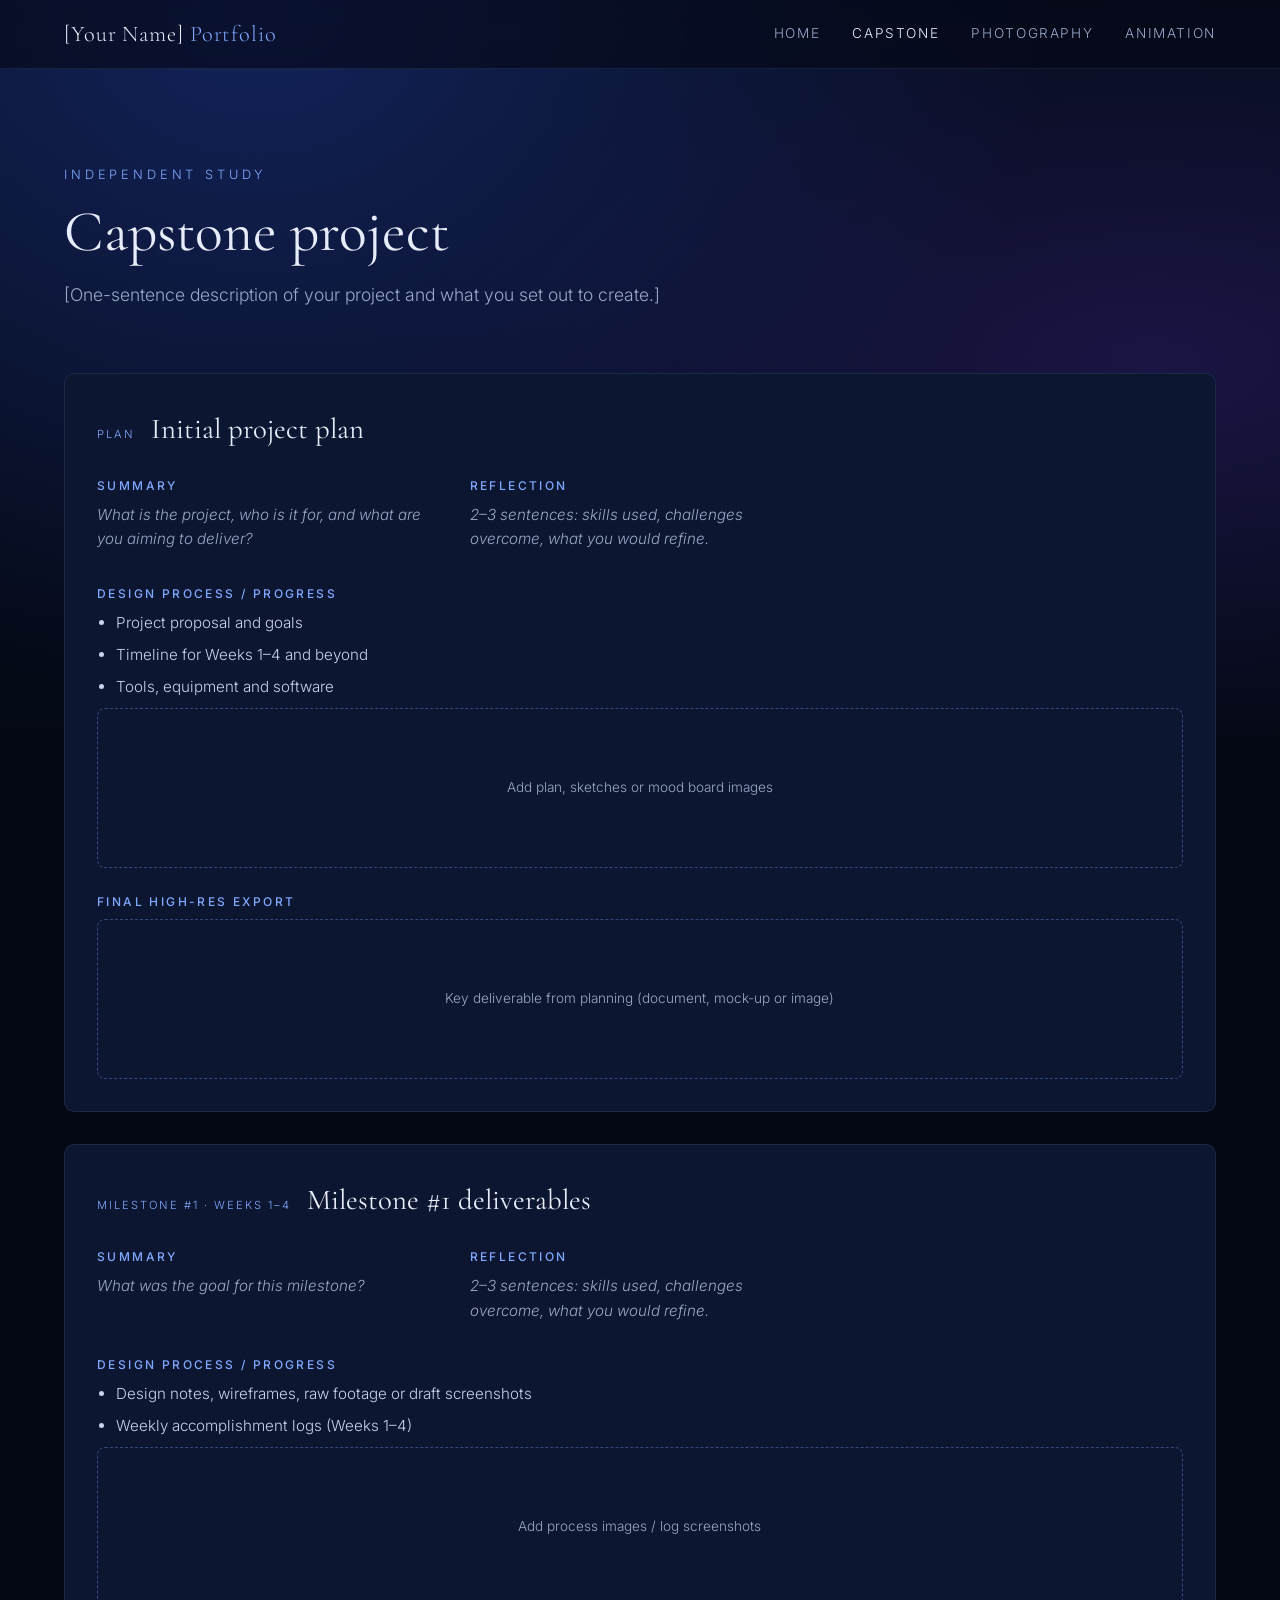
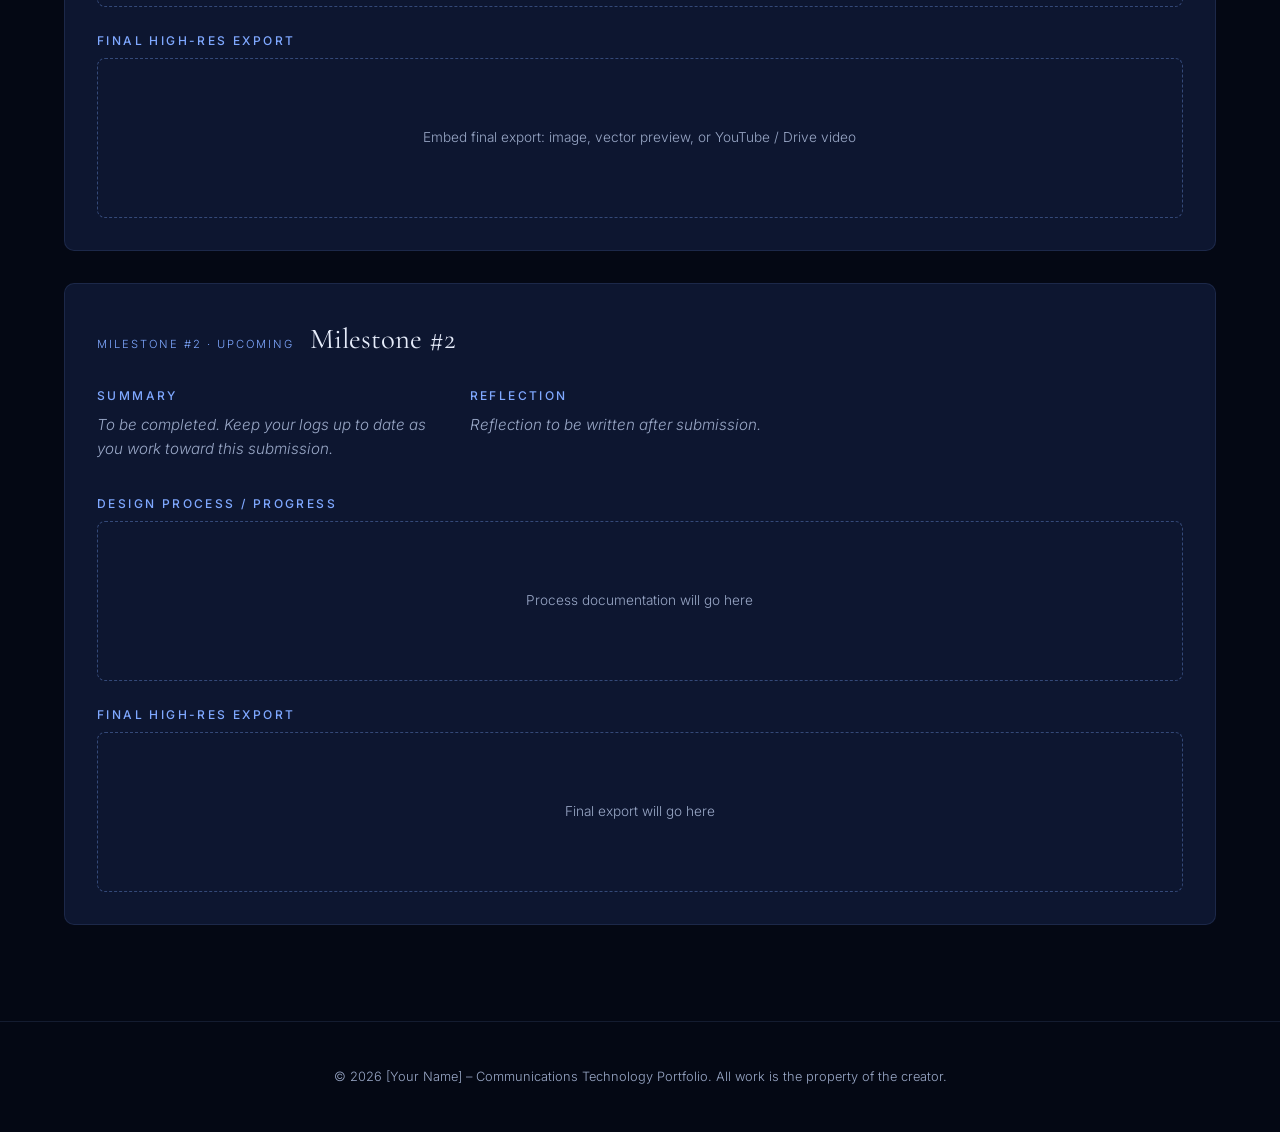
==== capstone.html @ 86a2aac6 "Restructure into multi-page portfolio matching course checklist and add cursor effects Add Home/Abou" ====
<!doctype html>
<html lang="en">
<head>
  <meta charset="utf-8">
  <meta name="viewport" content="width=device-width, initial-scale=1">
  <title>Capstone | [Your Name] – Communications Technology Portfolio</title>
  <meta name="description" content="Communications Technology portfolio: photography, animation and capstone project.">
  <link rel="preconnect" href="https://fonts.googleapis.com">
  <link rel="preconnect" href="https://fonts.gstatic.com" crossorigin>
  <link href="https://fonts.googleapis.com/css2?family=Cormorant+Garamond:wght@400;500&family=Inter:wght@300;400;500&display=swap" rel="stylesheet">
  <link rel="stylesheet" href="css/style.css">
</head>
<body>
  <canvas id="starfield" aria-hidden="true"></canvas>

  <header class="site-header">
    <nav class="nav">
      <a href="index.html" class="brand">[Your Name] <span>Portfolio</span></a>
      <ul class="nav-links">
        <li><a href="index.html">Home</a></li>
        <li><a href="capstone.html" class="current" aria-current="page">Capstone</a></li>
        <li><a href="photography.html">Photography</a></li>
        <li><a href="animation.html">Animation</a></li>
      </ul>
    </nav>
  </header>

  <main>
    <section class="page-hero">
      <p class="eyebrow">Independent study</p>
      <h1>Capstone project</h1>
      <p class="lede">[One-sentence description of your project and what you set out to create.]</p>
    </section>
    <div class="content">
    <article class="milestone">
      <header><span class="badge">Plan</span><h2>Initial project plan</h2></header>
      <div class="ms-grid">
        <section class="ms-part"><h3>Summary</h3><p class="todo">What is the project, who is it for, and what are you aiming to deliver?</p></section>
        <section class="ms-part"><h3>Reflection</h3><p class="todo">2&ndash;3 sentences: skills used, challenges overcome, what you would refine.</p></section>
        <section class="ms-part wide"><h3>Design process / progress</h3><ul><li>Project proposal and goals</li><li>Timeline for Weeks 1&ndash;4 and beyond</li><li>Tools, equipment and software</li></ul><div class="placeholder">Add plan, sketches or mood board images</div></section>
        <section class="ms-part wide"><h3>Final high-res export</h3><div class="placeholder">Key deliverable from planning (document, mock-up or image)</div></section>
      </div>
    </article>
    <article class="milestone">
      <header><span class="badge">Milestone #1 · Weeks 1–4</span><h2>Milestone #1 deliverables</h2></header>
      <div class="ms-grid">
        <section class="ms-part"><h3>Summary</h3><p class="todo">What was the goal for this milestone?</p></section>
        <section class="ms-part"><h3>Reflection</h3><p class="todo">2&ndash;3 sentences: skills used, challenges overcome, what you would refine.</p></section>
        <section class="ms-part wide"><h3>Design process / progress</h3><ul><li>Design notes, wireframes, raw footage or draft screenshots</li><li>Weekly accomplishment logs (Weeks 1&ndash;4)</li></ul><div class="placeholder">Add process images / log screenshots</div></section>
        <section class="ms-part wide"><h3>Final high-res export</h3><div class="placeholder">Embed final export: image, vector preview, or YouTube / Drive video</div></section>
      </div>
    </article>
    <article class="milestone">
      <header><span class="badge">Milestone #2 · Upcoming</span><h2>Milestone #2</h2></header>
      <div class="ms-grid">
        <section class="ms-part"><h3>Summary</h3><p class="todo">To be completed. Keep your logs up to date as you work toward this submission.</p></section>
        <section class="ms-part"><h3>Reflection</h3><p class="todo">Reflection to be written after submission.</p></section>
        <section class="ms-part wide"><h3>Design process / progress</h3><div class="placeholder">Process documentation will go here</div></section>
        <section class="ms-part wide"><h3>Final high-res export</h3><div class="placeholder">Final export will go here</div></section>
      </div>
    </article>
    </div>

  </main>

  <footer class="site-footer">
    <p>&copy; <span id="year"></span> [Your Name] – Communications Technology Portfolio. All work is the property of the creator.</p>
  </footer>

  <script src="js/portfolio.js"></script>
  <script src="js/site.js"></script>
  <script src="js/cursor.js"></script>
</body>
</html>
---- css/style.css ----
:root {
  --bg-deep: #040814;
  --bg: #070d1f;
  --surface: #0d1630;
  --surface-2: #132042;
  --border: rgba(140, 170, 255, 0.12);
  --text: #e6ecfa;
  --text-muted: #9aa8c7;
  --accent: #7fa8ff;
  --accent-soft: rgba(127, 168, 255, 0.15);
  --serif: "Cormorant Garamond", Georgia, serif;
  --sans: "Inter", system-ui, -apple-system, "Segoe UI", sans-serif;
}

*,
*::before,
*::after {
  box-sizing: border-box;
}

html {
  background-color: var(--bg-deep);
  scroll-behavior: smooth;
}

body {
  margin: 0;
  font-family: var(--sans);
  font-weight: 300;
  line-height: 1.6;
  color: var(--text);
  background:
    radial-gradient(ellipse at 20% 0%, #13235a 0%, transparent 55%),
    radial-gradient(ellipse at 90% 40%, #1a1544 0%, transparent 50%),
    linear-gradient(180deg, var(--bg) 0%, var(--bg-deep) 100%);
  background-attachment: fixed;
  min-height: 100vh;
}

#starfield {
  position: fixed;
  inset: 0;
  width: 100%;
  height: 100%;
  z-index: -1;
  pointer-events: none;
}

a {
  color: inherit;
  text-decoration: none;
}

/* ---- Header ---- */
.site-header {
  position: sticky;
  top: 0;
  z-index: 10;
  backdrop-filter: blur(12px);
  background: rgba(4, 8, 20, 0.6);
  border-bottom: 1px solid var(--border);
}

.nav {
  max-width: 1200px;
  margin: 0 auto;
  padding: 1rem 1.5rem;
  display: flex;
  align-items: center;
  justify-content: space-between;
}

.brand {
  font-family: var(--serif);
  font-size: 1.4rem;
  letter-spacing: 0.04em;
}

.brand span {
  color: var(--accent);
}

.nav-links {
  list-style: none;
  display: flex;
  gap: 2rem;
  margin: 0;
  padding: 0;
  font-size: 0.85rem;
  letter-spacing: 0.12em;
  text-transform: uppercase;
}

.nav-links a {
  color: var(--text-muted);
  transition: color 0.2s;
}

.nav-links a:hover {
  color: var(--text);
}

/* ---- Hero ---- */
.hero {
  max-width: 1200px;
  margin: 0 auto;
  padding: 9rem 1.5rem 7rem;
  text-align: center;
}

.eyebrow {
  margin: 0 0 1rem;
  font-size: 0.8rem;
  letter-spacing: 0.3em;
  text-transform: uppercase;
  color: var(--accent);
}

.hero h1 {
  margin: 0;
  font-family: var(--serif);
  font-weight: 400;
  font-size: clamp(2.6rem, 7vw, 5rem);
  line-height: 1.1;
}

.lede {
  max-width: 34rem;
  margin: 1.5rem auto 2.5rem;
  color: var(--text-muted);
  font-size: 1.1rem;
}

.btn {
  display: inline-block;
  padding: 0.8rem 2rem;
  border: 1px solid var(--accent);
  border-radius: 999px;
  font-size: 0.8rem;
  letter-spacing: 0.15em;
  text-transform: uppercase;
  color: var(--accent);
  transition: background 0.2s, color 0.2s;
}

.btn:hover {
  background: var(--accent);
  color: var(--bg-deep);
}

/* ---- Gallery ---- */
.gallery-section,
.about {
  max-width: 1200px;
  margin: 0 auto;
  padding: 4rem 1.5rem;
}

.section-head {
  display: flex;
  flex-wrap: wrap;
  align-items: baseline;
  justify-content: space-between;
  gap: 1rem;
  margin-bottom: 2rem;
  border-bottom: 1px solid var(--border);
  padding-bottom: 1rem;
}

h2 {
  margin: 0;
  font-family: var(--serif);
  font-weight: 400;
  font-size: 2.2rem;
}

.filters {
  display: flex;
  flex-wrap: wrap;
  gap: 0.5rem;
}

.filter {
  font: inherit;
  font-size: 0.8rem;
  padding: 0.35rem 1rem;
  border-radius: 999px;
  border: 1px solid var(--border);
  background: transparent;
  color: var(--text-muted);
  cursor: pointer;
}

.filter.active,
.filter:hover {
  background: var(--accent-soft);
  color: var(--text);
  border-color: var(--accent);
}

.gallery {
  display: grid;
  grid-template-columns: repeat(auto-fill, minmax(280px, 1fr));
  gap: 1.75rem;
}

.card {
  all: unset;
  display: block;
  cursor: pointer;
  background: var(--surface);
  border: 1px solid var(--border);
  border-radius: 10px;
  overflow: hidden;
  transition: transform 0.3s, border-color 0.3s, box-shadow 0.3s;
}

.card:hover,
.card:focus-visible {
  transform: translateY(-4px);
  border-color: rgba(127, 168, 255, 0.4);
  box-shadow: 0 18px 40px -12px rgba(40, 80, 200, 0.45);
}

.card:focus-visible {
  outline: 2px solid var(--accent);
  outline-offset: 3px;
}

.card-img {
  aspect-ratio: 4 / 5;
  overflow: hidden;
  background: #000;
}

.card-img img {
  width: 100%;
  height: 100%;
  object-fit: cover;
  display: block;
  transition: transform 0.6s ease;
}

.card:hover .card-img img {
  transform: scale(1.04);
}

.card-meta {
  display: flex;
  flex-direction: column;
  gap: 0.15rem;
  padding: 1rem 1.25rem 1.25rem;
}

.card-catalog {
  font-size: 0.72rem;
  letter-spacing: 0.18em;
  text-transform: uppercase;
  color: var(--accent);
}

.card-title {
  font-family: var(--serif);
  font-size: 1.5rem;
}

.card-type {
  font-size: 0.85rem;
  color: var(--text-muted);
}

/* ---- About / footer ---- */
.about p {
  max-width: 44rem;
  color: var(--text-muted);
}

.site-footer {
  border-top: 1px solid var(--border);
  padding: 2rem 1.5rem;
  text-align: center;
  font-size: 0.8rem;
  color: var(--text-muted);
}

/* ---- Lightbox ---- */
.lightbox {
  position: fixed;
  inset: 0;
  z-index: 100;
  background: rgba(2, 4, 12, 0.94);
  backdrop-filter: blur(6px);
  opacity: 0;
  transition: opacity 0.25s ease;
}

.lightbox.open {
  opacity: 1;
}

.lb-inner {
  height: 100%;
  display: grid;
  grid-template-columns: 1fr 380px;
}

.lb-figure {
  margin: 0;
  padding: 3rem 4.5rem;
  display: flex;
  align-items: center;
  justify-content: center;
  min-height: 0;
}

.lb-figure img {
  max-width: 100%;
  max-height: 100%;
  object-fit: contain;
  border-radius: 4px;
  box-shadow: 0 0 60px rgba(60, 100, 220, 0.25);
  opacity: 0;
  transition: opacity 0.3s ease;
}

.lb-figure img.loaded {
  opacity: 1;
}

.lb-info {
  background: var(--surface);
  border-left: 1px solid var(--border);
  padding: 4rem 2rem 2rem;
  overflow-y: auto;
}

.lb-catalog {
  margin: 0;
  font-size: 0.75rem;
  letter-spacing: 0.2em;
  text-transform: uppercase;
  color: var(--accent);
}

.lb-info h3 {
  margin: 0.25rem 0 0;
  font-family: var(--serif);
  font-weight: 400;
  font-size: 2.2rem;
  line-height: 1.15;
}

.lb-type {
  margin: 0.25rem 0 1.5rem;
  color: var(--text-muted);
  font-size: 0.9rem;
}

.lb-desc {
  margin: 0 0 2rem;
  font-size: 0.95rem;
  color: #c8d2ea;
}

.lb-facts {
  display: grid;
  grid-template-columns: auto 1fr;
  gap: 0.6rem 1rem;
  margin: 0;
  font-size: 0.85rem;
}

.lb-facts dt {
  color: var(--text-muted);
}

.lb-facts dd {
  margin: 0;
  text-align: right;
}

.lb-capture {
  margin-top: 2rem;
  padding-top: 1.5rem;
  border-top: 1px solid var(--border);
}

.lb-capture h4 {
  margin: 0 0 1rem;
  font-weight: 500;
  font-size: 0.75rem;
  letter-spacing: 0.2em;
  text-transform: uppercase;
  color: var(--accent);
}

.lb-close,
.lb-nav {
  position: absolute;
  z-index: 2;
  border: 1px solid var(--border);
  background: rgba(13, 22, 48, 0.7);
  color: var(--text);
  cursor: pointer;
  border-radius: 50%;
  display: grid;
  place-items: center;
  transition: background 0.2s, border-color 0.2s;
}

.lb-close:hover,
.lb-nav:hover {
  background: var(--surface-2);
  border-color: var(--accent);
}

.lb-close {
  top: 1rem;
  right: 1rem;
  width: 2.5rem;
  height: 2.5rem;
  font-size: 1.6rem;
  line-height: 1;
}

.lb-nav {
  top: 50%;
  transform: translateY(-50%);
  width: 3rem;
  height: 3rem;
  font-size: 2rem;
  line-height: 1;
}

.lb-prev {
  left: 1rem;
}

.lb-next {
  right: calc(380px + 1rem);
}

.lb-nav[hidden] {
  display: none;
}

@media (max-width: 900px) {
  .lb-inner {
    grid-template-columns: 1fr;
    grid-template-rows: 60vh auto;
    overflow-y: auto;
  }

  .lb-figure {
    padding: 3.5rem 1rem 1rem;
  }

  .lb-info {
    border-left: 0;
    border-top: 1px solid var(--border);
    padding: 2rem 1.25rem;
    overflow: visible;
  }

  .lb-nav {
    top: 30vh;
  }

  .lb-next {
    right: 1rem;
  }
}

@media (max-width: 600px) {
  .nav-links {
    gap: 1.25rem;
  }

  .hero {
    padding: 6rem 1rem 4rem;
  }

  .gallery-section,
  .about {
    padding: 3rem 1rem;
  }
}

@media (prefers-reduced-motion: reduce) {
  html {
    scroll-behavior: auto;
  }

  * {
    transition: none !important;
  }
}

/* ---- Cursor effects ---- */
.custom-cursor,
.custom-cursor * {
  cursor: none !important;
}

.cursor-canvas {
  position: fixed;
  inset: 0;
  width: 100%;
  height: 100%;
  pointer-events: none;
  z-index: 9998;
}

.cursor-dot,
.cursor-ring {
  position: fixed;
  top: 0;
  left: 0;
  pointer-events: none;
  z-index: 9999;
  opacity: 0;
  transition: opacity 0.2s;
}

.cursor-active .cursor-dot,
.cursor-active .cursor-ring {
  opacity: 1;
}

.cursor-dot::before,
.cursor-ring::before {
  content: "";
  position: absolute;
  border-radius: 50%;
  transform: translate(-50%, -50%);
}

.cursor-dot::before {
  width: 8px;
  height: 8px;
  background: #fff;
  box-shadow: 0 0 12px 3px rgba(127, 168, 255, 0.9);
}

.cursor-ring::before {
  width: 38px;
  height: 38px;
  border: 1px solid rgba(127, 168, 255, 0.6);
  box-shadow: 0 0 18px rgba(127, 168, 255, 0.25), inset 0 0 12px rgba(127, 168, 255, 0.15);
  transition: width 0.25s, height 0.25s, background 0.25s, border-color 0.25s;
}

.cursor-ring.hover::before {
  width: 62px;
  height: 62px;
  background: rgba(127, 168, 255, 0.1);
  border-color: rgba(198, 179, 255, 0.9);
}

.cursor-ring.press::before {
  width: 26px;
  height: 26px;
}

/* ---- Multi-page layout ---- */
.nav-links a.current {
  color: var(--text);
}

.page-hero {
  max-width: 1200px;
  margin: 0 auto;
  padding: 6rem 1.5rem 2rem;
}

.page-hero h1 {
  margin: 0;
  font-family: var(--serif);
  font-weight: 400;
  font-size: clamp(2.2rem, 5vw, 3.6rem);
  line-height: 1.1;
}

.page-hero .lede {
  margin: 1rem 0 0;
  max-width: 40rem;
}

.content {
  max-width: 1200px;
  margin: 0 auto;
  padding: 2rem 1.5rem 4rem;
}

.about-grid {
  display: grid;
  grid-template-columns: 280px 1fr;
  gap: 3rem;
  align-items: start;
}

.portrait {
  aspect-ratio: 4 / 5;
  border-radius: 10px;
  border: 1px dashed rgba(127, 168, 255, 0.35);
  background: var(--surface);
  display: grid;
  place-items: center;
  text-align: center;
  padding: 1rem;
  color: var(--text-muted);
  font-size: 0.85rem;
}

.about-grid p {
  color: #c8d2ea;
  margin-top: 0;
}

.tags {
  display: flex;
  flex-wrap: wrap;
  gap: 0.5rem;
  list-style: none;
  padding: 0;
  margin: 1.5rem 0;
}

.tags li {
  padding: 0.3rem 0.9rem;
  border-radius: 999px;
  border: 1px solid var(--border);
  background: var(--accent-soft);
  font-size: 0.8rem;
}

.tiles {
  display: grid;
  grid-template-columns: repeat(auto-fit, minmax(240px, 1fr));
  gap: 1.5rem;
  margin-top: 1rem;
}

.tile {
  display: block;
  padding: 1.75rem;
  background: var(--surface);
  border: 1px solid var(--border);
  border-radius: 10px;
  transition: transform 0.3s, border-color 0.3s, box-shadow 0.3s;
}

.tile:hover {
  transform: translateY(-4px);
  border-color: rgba(127, 168, 255, 0.4);
  box-shadow: 0 18px 40px -12px rgba(40, 80, 200, 0.45);
}

.tile h3 {
  margin: 0 0 0.5rem;
  font-family: var(--serif);
  font-weight: 400;
  font-size: 1.6rem;
}

.tile p {
  margin: 0;
  color: var(--text-muted);
  font-size: 0.9rem;
}

/* Milestone / exercise blocks */
.milestone {
  background: var(--surface);
  border: 1px solid var(--border);
  border-radius: 10px;
  padding: 2rem;
  margin-bottom: 2rem;
}

.milestone > header {
  display: flex;
  flex-wrap: wrap;
  align-items: baseline;
  gap: 0.5rem 1rem;
  margin-bottom: 1.5rem;
}

.milestone h2 {
  font-size: 1.8rem;
}

.badge {
  font-size: 0.7rem;
  letter-spacing: 0.18em;
  text-transform: uppercase;
  color: var(--accent);
}

.ms-grid {
  display: grid;
  grid-template-columns: repeat(auto-fit, minmax(300px, 1fr));
  gap: 1.5rem 2rem;
}

.ms-part h3 {
  margin: 0 0 0.5rem;
  font-size: 0.75rem;
  font-weight: 500;
  letter-spacing: 0.2em;
  text-transform: uppercase;
  color: var(--accent);
}

.ms-part p,
.ms-part li {
  margin: 0 0 0.5rem;
  color: #c8d2ea;
  font-size: 0.95rem;
}

.ms-part ul {
  margin: 0;
  padding-left: 1.2rem;
}

.ms-part.wide {
  grid-column: 1 / -1;
}

.todo {
  color: var(--text-muted) !important;
  font-style: italic;
}

.placeholder {
  display: grid;
  place-items: center;
  min-height: 160px;
  border: 1px dashed rgba(127, 168, 255, 0.35);
  border-radius: 8px;
  color: var(--text-muted);
  font-size: 0.85rem;
  text-align: center;
  padding: 1rem;
}

.embed-frame {
  position: relative;
  aspect-ratio: 16 / 9;
  border-radius: 8px;
  overflow: hidden;
  border: 1px solid var(--border);
  background: #000;
}

.embed-frame iframe {
  position: absolute;
  inset: 0;
  width: 100%;
  height: 100%;
  border: 0;
}

.sub-head {
  margin: 3rem 0 1.5rem;
  padding-bottom: 1rem;
  border-bottom: 1px solid var(--border);
}

@media (max-width: 800px) {
  .about-grid {
    grid-template-columns: 1fr;
  }

  .portrait {
    max-width: 240px;
  }
}
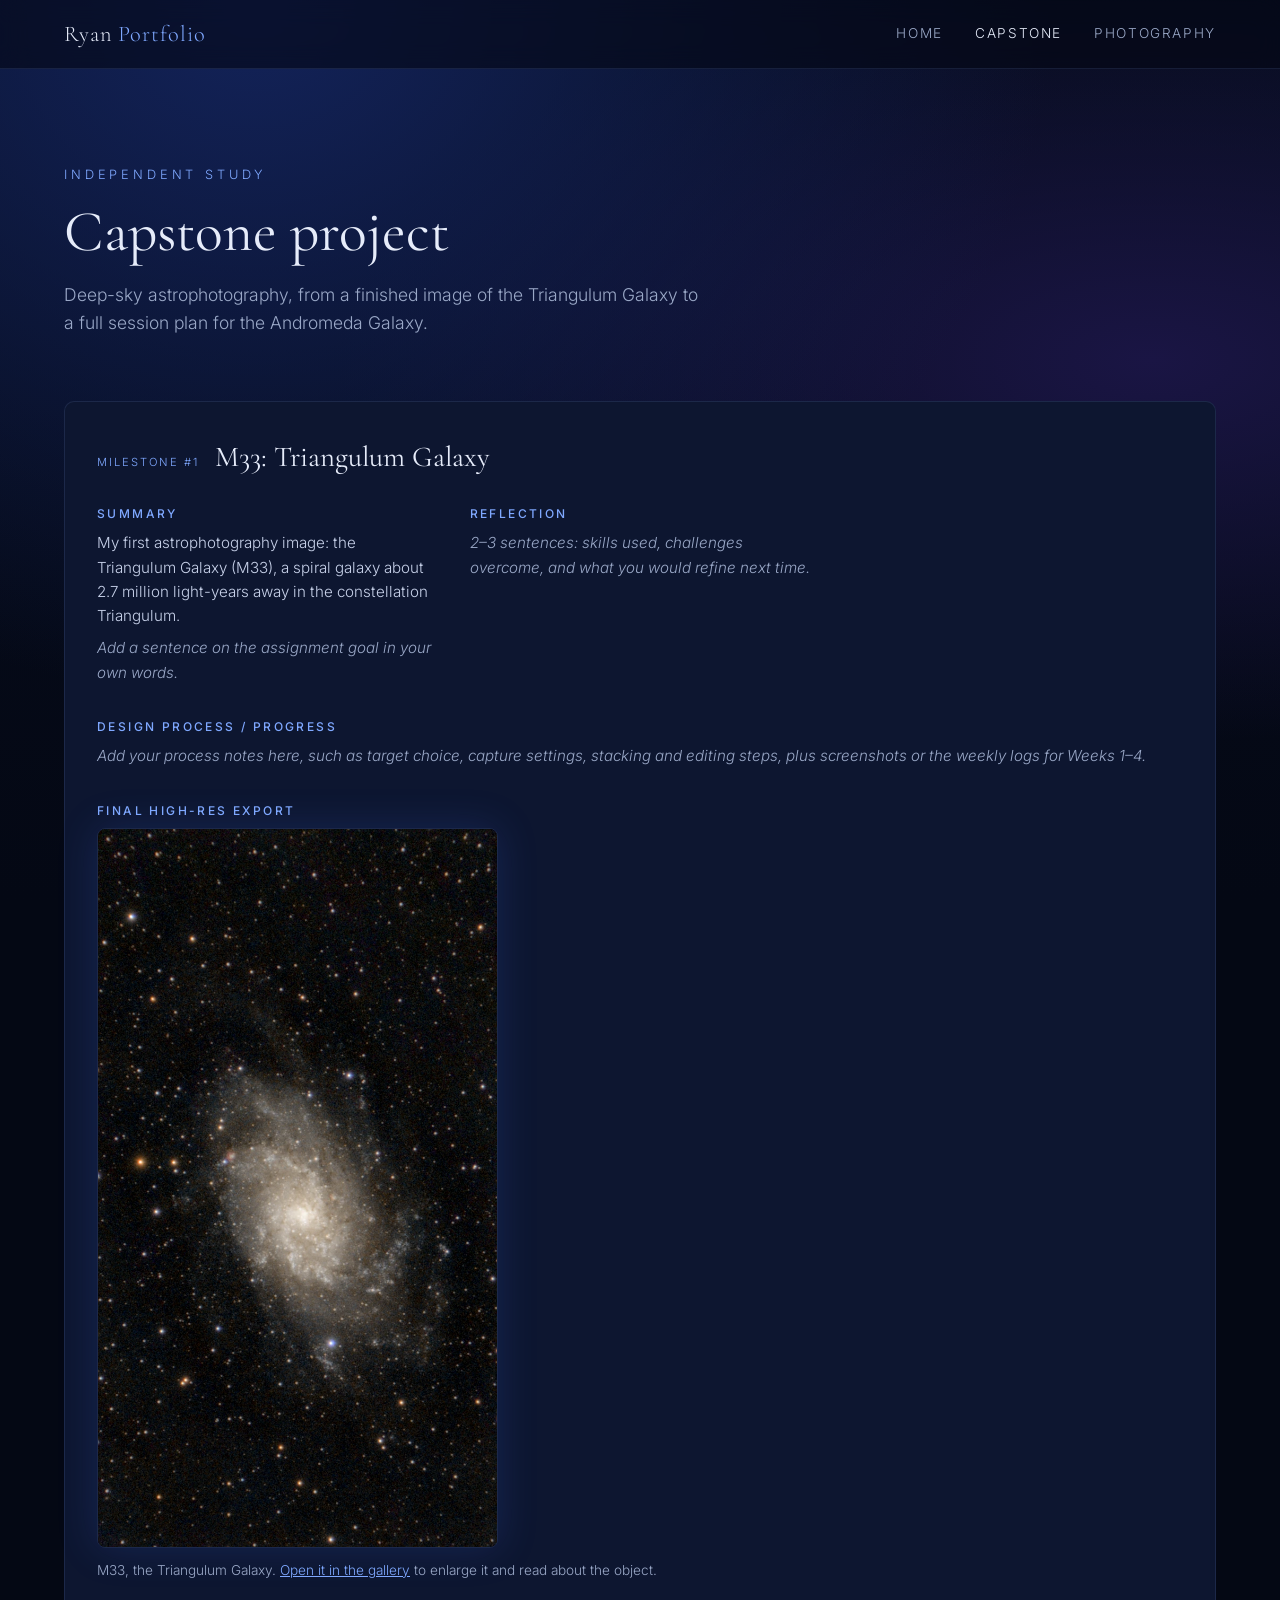
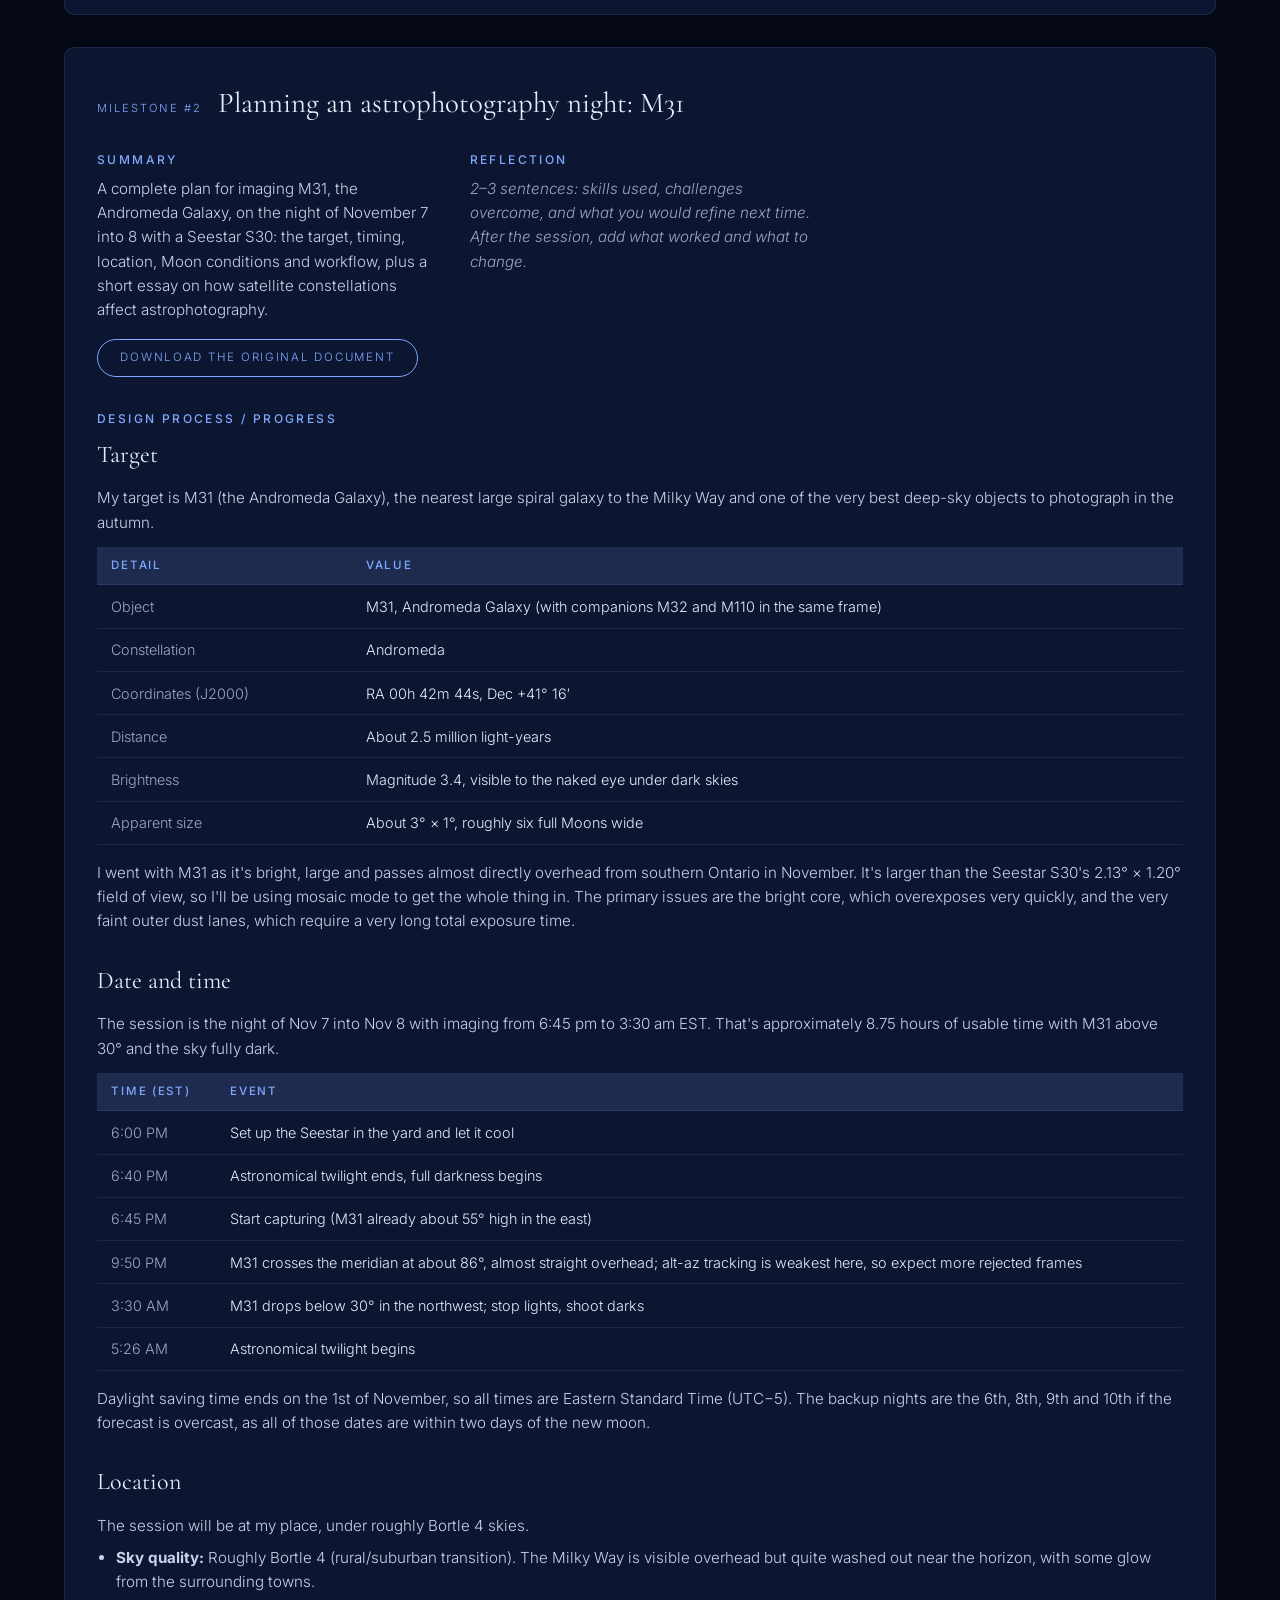
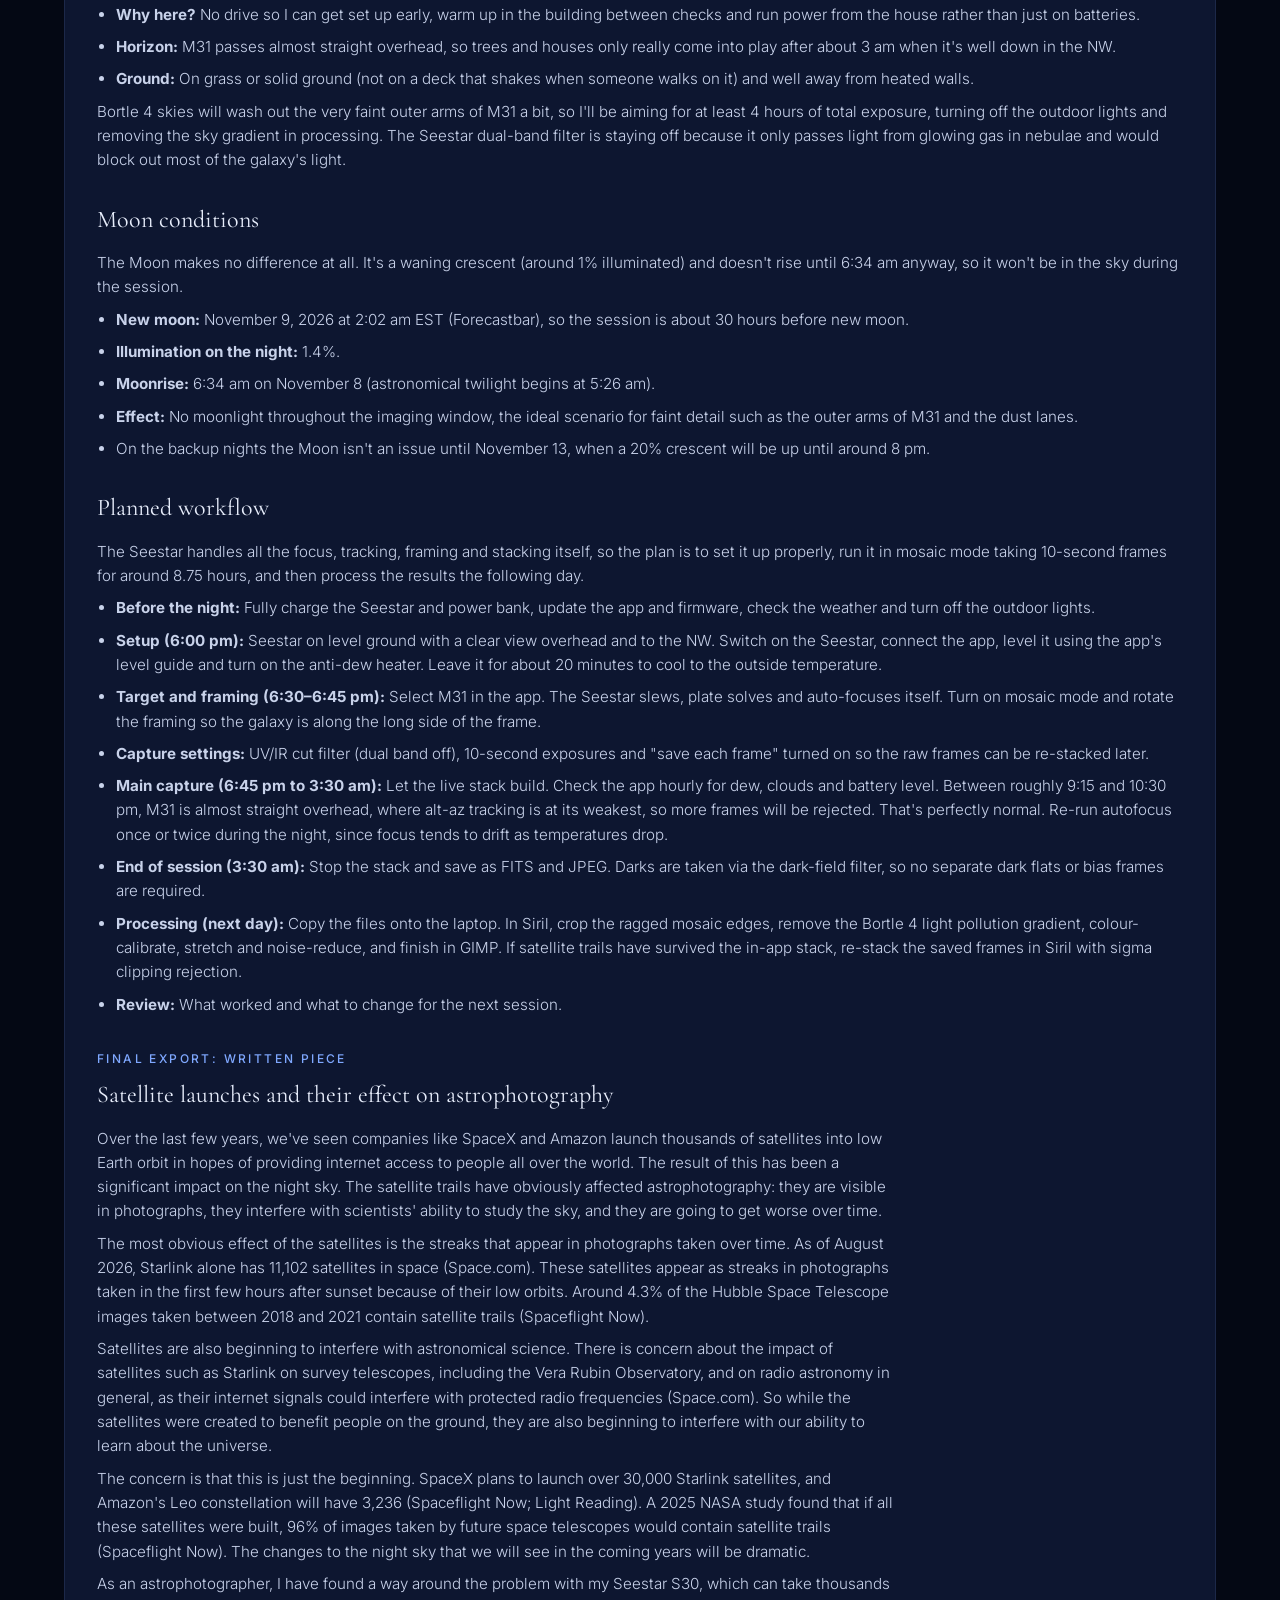
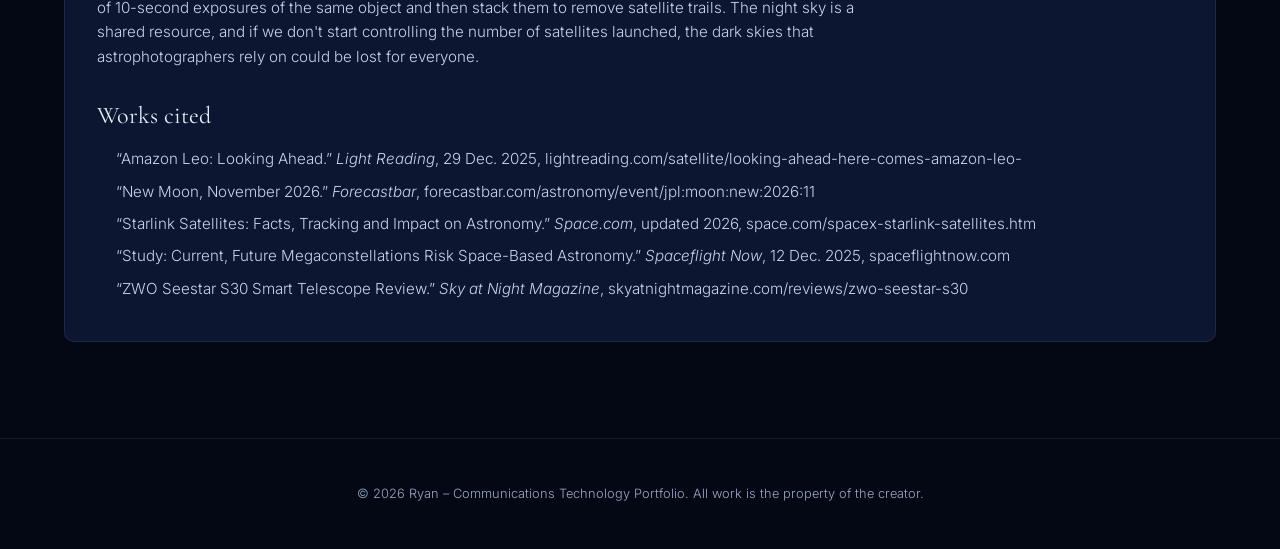
==== commit 2b63097d: "Personalize portfolio, add M33 and M31 milestones, remove portrait and animation page Co-Authored-By" ====
--- a/capstone.html
+++ b/capstone.html
@@ -3,8 +3,8 @@
 <head>
   <meta charset="utf-8">
   <meta name="viewport" content="width=device-width, initial-scale=1">
-  <title>Capstone | [Your Name] – Communications Technology Portfolio</title>
-  <meta name="description" content="Communications Technology portfolio: photography, animation and capstone project.">
+  <title>Capstone | Ryan – Communications Technology Portfolio</title>
+  <meta name="description" content="Communications Technology portfolio: photography, astrophotography and capstone project.">
   <link rel="preconnect" href="https://fonts.googleapis.com">
   <link rel="preconnect" href="https://fonts.gstatic.com" crossorigin>
   <link href="https://fonts.googleapis.com/css2?family=Cormorant+Garamond:wght@400;500&family=Inter:wght@300;400;500&display=swap" rel="stylesheet">
@@ -15,12 +15,11 @@
 
   <header class="site-header">
     <nav class="nav">
-      <a href="index.html" class="brand">[Your Name] <span>Portfolio</span></a>
+      <a href="index.html" class="brand">Ryan <span>Portfolio</span></a>
       <ul class="nav-links">
         <li><a href="index.html">Home</a></li>
         <li><a href="capstone.html" class="current" aria-current="page">Capstone</a></li>
         <li><a href="photography.html">Photography</a></li>
-        <li><a href="animation.html">Animation</a></li>
       </ul>
     </nav>
   </header>
@@ -29,42 +28,134 @@
     <section class="page-hero">
       <p class="eyebrow">Independent study</p>
       <h1>Capstone project</h1>
-      <p class="lede">[One-sentence description of your project and what you set out to create.]</p>
+      <p class="lede">Deep-sky astrophotography, from a finished image of the Triangulum Galaxy to a full session plan for the Andromeda Galaxy.</p>
     </section>
     <div class="content">
-    <article class="milestone">
-      <header><span class="badge">Plan</span><h2>Initial project plan</h2></header>
+
+    <article class="milestone" id="milestone-1">
+      <header><span class="badge">Milestone #1</span><h2>M33: Triangulum Galaxy</h2></header>
       <div class="ms-grid">
-        <section class="ms-part"><h3>Summary</h3><p class="todo">What is the project, who is it for, and what are you aiming to deliver?</p></section>
-        <section class="ms-part"><h3>Reflection</h3><p class="todo">2&ndash;3 sentences: skills used, challenges overcome, what you would refine.</p></section>
-        <section class="ms-part wide"><h3>Design process / progress</h3><ul><li>Project proposal and goals</li><li>Timeline for Weeks 1&ndash;4 and beyond</li><li>Tools, equipment and software</li></ul><div class="placeholder">Add plan, sketches or mood board images</div></section>
-        <section class="ms-part wide"><h3>Final high-res export</h3><div class="placeholder">Key deliverable from planning (document, mock-up or image)</div></section>
+        <section class="ms-part"><h3>Summary</h3>
+          <p>My first astrophotography image: the Triangulum Galaxy (M33), a spiral galaxy about 2.7 million light-years away in the constellation Triangulum.</p>
+          <p class="todo">Add a sentence on the assignment goal in your own words.</p>
+        </section>
+        <section class="ms-part"><h3>Reflection</h3>
+          <p class="todo">2&ndash;3 sentences: skills used, challenges overcome, and what you would refine next time.</p>
+        </section>
+        <section class="ms-part wide"><h3>Design process / progress</h3>
+          <p class="todo">Add your process notes here, such as target choice, capture settings, stacking and editing steps, plus screenshots or the weekly logs for Weeks 1&ndash;4.</p>
+        </section>
+        <section class="ms-part wide"><h3>Final high-res export</h3>
+          <figure class="ms-figure">
+            <a href="photography.html#gallery"><img src="images/m33.webp" alt="Triangulum Galaxy (M33)" loading="lazy"></a>
+            <figcaption>M33, the Triangulum Galaxy. <a href="photography.html#gallery">Open it in the gallery</a> to enlarge it and read about the object.</figcaption>
+          </figure>
+        </section>
       </div>
     </article>
-    <article class="milestone">
-      <header><span class="badge">Milestone #1 · Weeks 1–4</span><h2>Milestone #1 deliverables</h2></header>
+
+    <article class="milestone" id="milestone-2">
+      <header><span class="badge">Milestone #2</span><h2>Planning an astrophotography night: M31</h2></header>
       <div class="ms-grid">
-        <section class="ms-part"><h3>Summary</h3><p class="todo">What was the goal for this milestone?</p></section>
-        <section class="ms-part"><h3>Reflection</h3><p class="todo">2&ndash;3 sentences: skills used, challenges overcome, what you would refine.</p></section>
-        <section class="ms-part wide"><h3>Design process / progress</h3><ul><li>Design notes, wireframes, raw footage or draft screenshots</li><li>Weekly accomplishment logs (Weeks 1&ndash;4)</li></ul><div class="placeholder">Add process images / log screenshots</div></section>
-        <section class="ms-part wide"><h3>Final high-res export</h3><div class="placeholder">Embed final export: image, vector preview, or YouTube / Drive video</div></section>
+        <section class="ms-part"><h3>Summary</h3>
+          <p>A complete plan for imaging M31, the Andromeda Galaxy, on the night of November 7 into 8 with a Seestar S30: the target, timing, location, Moon conditions and workflow, plus a short essay on how satellite constellations affect astrophotography.</p>
+          <p><a class="btn small" href="files/Planning_an_Astrophotography_Night.docx" download>Download the original document</a></p>
+        </section>
+        <section class="ms-part"><h3>Reflection</h3>
+          <p class="todo">2&ndash;3 sentences: skills used, challenges overcome, and what you would refine next time. After the session, add what worked and what to change.</p>
+        </section>
+
+        <section class="ms-part wide"><h3>Design process / progress</h3>
+          <h4 class="doc-h">Target</h4>
+          <p>My target is M31 (the Andromeda Galaxy), the nearest large spiral galaxy to the Milky Way and one of the very best deep-sky objects to photograph in the autumn.</p>
+          <div class="table-wrap"><table class="data-table">
+            <thead><tr><th>Detail</th><th>Value</th></tr></thead>
+            <tbody>
+              <tr><td>Object</td><td>M31, Andromeda Galaxy (with companions M32 and M110 in the same frame)</td></tr>
+              <tr><td>Constellation</td><td>Andromeda</td></tr>
+              <tr><td>Coordinates (J2000)</td><td>RA 00h 42m 44s, Dec +41° 16′</td></tr>
+              <tr><td>Distance</td><td>About 2.5 million light-years</td></tr>
+              <tr><td>Brightness</td><td>Magnitude 3.4, visible to the naked eye under dark skies</td></tr>
+              <tr><td>Apparent size</td><td>About 3° × 1°, roughly six full Moons wide</td></tr>
+            </tbody>
+          </table></div>
+          <p>I went with M31 as it's bright, large and passes almost directly overhead from southern Ontario in November. It's larger than the Seestar S30's 2.13° × 1.20° field of view, so I'll be using mosaic mode to get the whole thing in. The primary issues are the bright core, which overexposes very quickly, and the very faint outer dust lanes, which require a very long total exposure time.</p>
+
+          <h4 class="doc-h">Date and time</h4>
+          <p>The session is the night of Nov 7 into Nov 8 with imaging from 6:45 pm to 3:30 am EST. That's approximately 8.75 hours of usable time with M31 above 30° and the sky fully dark.</p>
+          <div class="table-wrap"><table class="data-table">
+            <thead><tr><th>Time (EST)</th><th>Event</th></tr></thead>
+            <tbody>
+              <tr><td>6:00 PM</td><td>Set up the Seestar in the yard and let it cool</td></tr>
+              <tr><td>6:40 PM</td><td>Astronomical twilight ends, full darkness begins</td></tr>
+              <tr><td>6:45 PM</td><td>Start capturing (M31 already about 55° high in the east)</td></tr>
+              <tr><td>9:50 PM</td><td>M31 crosses the meridian at about 86°, almost straight overhead; alt-az tracking is weakest here, so expect more rejected frames</td></tr>
+              <tr><td>3:30 AM</td><td>M31 drops below 30° in the northwest; stop lights, shoot darks</td></tr>
+              <tr><td>5:26 AM</td><td>Astronomical twilight begins</td></tr>
+            </tbody>
+          </table></div>
+          <p>Daylight saving time ends on the 1st of November, so all times are Eastern Standard Time (UTC−5). The backup nights are the 6th, 8th, 9th and 10th if the forecast is overcast, as all of those dates are within two days of the new moon.</p>
+
+          <h4 class="doc-h">Location</h4>
+          <p>The session will be at my place, under roughly Bortle 4 skies.</p>
+          <ul>
+            <li><strong>Sky quality:</strong> Roughly Bortle 4 (rural/suburban transition). The Milky Way is visible overhead but quite washed out near the horizon, with some glow from the surrounding towns.</li>
+            <li><strong>Why here?</strong> No drive so I can get set up early, warm up in the building between checks and run power from the house rather than just on batteries.</li>
+            <li><strong>Horizon:</strong> M31 passes almost straight overhead, so trees and houses only really come into play after about 3 am when it's well down in the NW.</li>
+            <li><strong>Ground:</strong> On grass or solid ground (not on a deck that shakes when someone walks on it) and well away from heated walls.</li>
+          </ul>
+          <p>Bortle 4 skies will wash out the very faint outer arms of M31 a bit, so I'll be aiming for at least 4 hours of total exposure, turning off the outdoor lights and removing the sky gradient in processing. The Seestar dual-band filter is staying off because it only passes light from glowing gas in nebulae and would block out most of the galaxy's light.</p>
+
+          <h4 class="doc-h">Moon conditions</h4>
+          <p>The Moon makes no difference at all. It's a waning crescent (around 1% illuminated) and doesn't rise until 6:34 am anyway, so it won't be in the sky during the session.</p>
+          <ul>
+            <li><strong>New moon:</strong> November 9, 2026 at 2:02 am EST (Forecastbar), so the session is about 30 hours before new moon.</li>
+            <li><strong>Illumination on the night:</strong> 1.4%.</li>
+            <li><strong>Moonrise:</strong> 6:34 am on November 8 (astronomical twilight begins at 5:26 am).</li>
+            <li><strong>Effect:</strong> No moonlight throughout the imaging window, the ideal scenario for faint detail such as the outer arms of M31 and the dust lanes.</li>
+            <li>On the backup nights the Moon isn't an issue until November 13, when a 20% crescent will be up until around 8 pm.</li>
+          </ul>
+
+          <h4 class="doc-h">Planned workflow</h4>
+          <p>The Seestar handles all the focus, tracking, framing and stacking itself, so the plan is to set it up properly, run it in mosaic mode taking 10-second frames for around 8.75 hours, and then process the results the following day.</p>
+          <ul>
+            <li><strong>Before the night:</strong> Fully charge the Seestar and power bank, update the app and firmware, check the weather and turn off the outdoor lights.</li>
+            <li><strong>Setup (6:00 pm):</strong> Seestar on level ground with a clear view overhead and to the NW. Switch on the Seestar, connect the app, level it using the app's level guide and turn on the anti-dew heater. Leave it for about 20 minutes to cool to the outside temperature.</li>
+            <li><strong>Target and framing (6:30&ndash;6:45 pm):</strong> Select M31 in the app. The Seestar slews, plate solves and auto-focuses itself. Turn on mosaic mode and rotate the framing so the galaxy is along the long side of the frame.</li>
+            <li><strong>Capture settings:</strong> UV/IR cut filter (dual band off), 10-second exposures and "save each frame" turned on so the raw frames can be re-stacked later.</li>
+            <li><strong>Main capture (6:45 pm to 3:30 am):</strong> Let the live stack build. Check the app hourly for dew, clouds and battery level. Between roughly 9:15 and 10:30 pm, M31 is almost straight overhead, where alt-az tracking is at its weakest, so more frames will be rejected. That's perfectly normal. Re-run autofocus once or twice during the night, since focus tends to drift as temperatures drop.</li>
+            <li><strong>End of session (3:30 am):</strong> Stop the stack and save as FITS and JPEG. Darks are taken via the dark-field filter, so no separate dark flats or bias frames are required.</li>
+            <li><strong>Processing (next day):</strong> Copy the files onto the laptop. In Siril, crop the ragged mosaic edges, remove the Bortle 4 light pollution gradient, colour-calibrate, stretch and noise-reduce, and finish in GIMP. If satellite trails have survived the in-app stack, re-stack the saved frames in Siril with sigma clipping rejection.</li>
+            <li><strong>Review:</strong> What worked and what to change for the next session.</li>
+          </ul>
+        </section>
+
+        <section class="ms-part wide"><h3>Final export: written piece</h3>
+          <h4 class="doc-h">Satellite launches and their effect on astrophotography</h4>
+          <div class="essay">
+            <p>Over the last few years, we've seen companies like SpaceX and Amazon launch thousands of satellites into low Earth orbit in hopes of providing internet access to people all over the world. The result of this has been a significant impact on the night sky. The satellite trails have obviously affected astrophotography: they are visible in photographs, they interfere with scientists' ability to study the sky, and they are going to get worse over time.</p>
+            <p>The most obvious effect of the satellites is the streaks that appear in photographs taken over time. As of August 2026, Starlink alone has 11,102 satellites in space (Space.com). These satellites appear as streaks in photographs taken in the first few hours after sunset because of their low orbits. Around 4.3% of the Hubble Space Telescope images taken between 2018 and 2021 contain satellite trails (Spaceflight Now).</p>
+            <p>Satellites are also beginning to interfere with astronomical science. There is concern about the impact of satellites such as Starlink on survey telescopes, including the Vera Rubin Observatory, and on radio astronomy in general, as their internet signals could interfere with protected radio frequencies (Space.com). So while the satellites were created to benefit people on the ground, they are also beginning to interfere with our ability to learn about the universe.</p>
+            <p>The concern is that this is just the beginning. SpaceX plans to launch over 30,000 Starlink satellites, and Amazon's Leo constellation will have 3,236 (Spaceflight Now; Light Reading). A 2025 NASA study found that if all these satellites were built, 96% of images taken by future space telescopes would contain satellite trails (Spaceflight Now). The changes to the night sky that we will see in the coming years will be dramatic.</p>
+            <p>As an astrophotographer, I have found a way around the problem with my Seestar S30, which can take thousands of 10-second exposures of the same object and then stack them to remove satellite trails. The night sky is a shared resource, and if we don't start controlling the number of satellites launched, the dark skies that astrophotographers rely on could be lost for everyone.</p>
+          </div>
+          <h4 class="doc-h">Works cited</h4>
+          <ul class="cited">
+            <li>&ldquo;Amazon Leo: Looking Ahead.&rdquo; <em>Light Reading</em>, 29 Dec. 2025, lightreading.com/satellite/looking-ahead-here-comes-amazon-leo-</li>
+            <li>&ldquo;New Moon, November 2026.&rdquo; <em>Forecastbar</em>, forecastbar.com/astronomy/event/jpl:moon:new:2026:11</li>
+            <li>&ldquo;Starlink Satellites: Facts, Tracking and Impact on Astronomy.&rdquo; <em>Space.com</em>, updated 2026, space.com/spacex-starlink-satellites.htm</li>
+            <li>&ldquo;Study: Current, Future Megaconstellations Risk Space-Based Astronomy.&rdquo; <em>Spaceflight Now</em>, 12 Dec. 2025, spaceflightnow.com</li>
+            <li>&ldquo;ZWO Seestar S30 Smart Telescope Review.&rdquo; <em>Sky at Night Magazine</em>, skyatnightmagazine.com/reviews/zwo-seestar-s30</li>
+          </ul>
+        </section>
       </div>
     </article>
-    <article class="milestone">
-      <header><span class="badge">Milestone #2 · Upcoming</span><h2>Milestone #2</h2></header>
-      <div class="ms-grid">
-        <section class="ms-part"><h3>Summary</h3><p class="todo">To be completed. Keep your logs up to date as you work toward this submission.</p></section>
-        <section class="ms-part"><h3>Reflection</h3><p class="todo">Reflection to be written after submission.</p></section>
-        <section class="ms-part wide"><h3>Design process / progress</h3><div class="placeholder">Process documentation will go here</div></section>
-        <section class="ms-part wide"><h3>Final high-res export</h3><div class="placeholder">Final export will go here</div></section>
-      </div>
-    </article>
+
     </div>
-
   </main>
 
   <footer class="site-footer">
-    <p>&copy; <span id="year"></span> [Your Name] – Communications Technology Portfolio. All work is the property of the creator.</p>
+    <p>&copy; <span id="year"></span> Ryan – Communications Technology Portfolio. All work is the property of the creator.</p>
   </footer>
 
   <script src="js/portfolio.js"></script>
--- a/css/style.css
+++ b/css/style.css
@@ -777,3 +777,117 @@
     max-width: 240px;
   }
 }
+
+/* ---- Capstone content ---- */
+.about-text {
+  max-width: 46rem;
+}
+
+.about-text p {
+  color: #c8d2ea;
+  margin-top: 0;
+}
+
+.ms-figure {
+  margin: 0;
+}
+
+.ms-figure img {
+  display: block;
+  max-width: 100%;
+  max-height: 80vh;
+  border-radius: 8px;
+  border: 1px solid var(--border);
+  box-shadow: 0 0 40px rgba(60, 100, 220, 0.2);
+}
+
+.ms-figure figcaption {
+  margin-top: 0.75rem;
+  font-size: 0.85rem;
+  color: var(--text-muted);
+}
+
+.ms-figure figcaption a {
+  color: var(--accent);
+  text-decoration: underline;
+}
+
+.doc-h {
+  margin: 1.75rem 0 0.75rem;
+  font-family: var(--serif);
+  font-weight: 400;
+  font-size: 1.5rem;
+  color: var(--text);
+}
+
+.doc-h:first-of-type {
+  margin-top: 0.25rem;
+}
+
+.table-wrap {
+  overflow-x: auto;
+  margin: 0.75rem 0 1rem;
+}
+
+.data-table {
+  width: 100%;
+  border-collapse: collapse;
+  font-size: 0.9rem;
+}
+
+.data-table th,
+.data-table td {
+  text-align: left;
+  padding: 0.6rem 0.9rem;
+  border-bottom: 1px solid var(--border);
+  vertical-align: top;
+}
+
+.data-table th {
+  font-size: 0.72rem;
+  font-weight: 500;
+  letter-spacing: 0.15em;
+  text-transform: uppercase;
+  color: var(--accent);
+  background: var(--accent-soft);
+}
+
+.data-table td:first-child {
+  white-space: nowrap;
+  color: var(--text-muted);
+}
+
+.essay {
+  max-width: 50rem;
+}
+
+.cited li {
+  padding-left: 1.5rem;
+  text-indent: -1.5rem;
+  list-style: none;
+  word-break: break-word;
+}
+
+.cited {
+  padding-left: 0;
+}
+
+.btn.small {
+  margin-top: 0.5rem;
+  padding: 0.55rem 1.4rem;
+  font-size: 0.72rem;
+}
+
+@media (max-width: 600px) {
+  .nav {
+    flex-direction: column;
+    gap: 0.5rem;
+    padding: 0.75rem 1rem;
+  }
+
+  .nav-links {
+    gap: 1rem;
+    font-size: 0.72rem;
+    letter-spacing: 0.08em;
+  }
+}
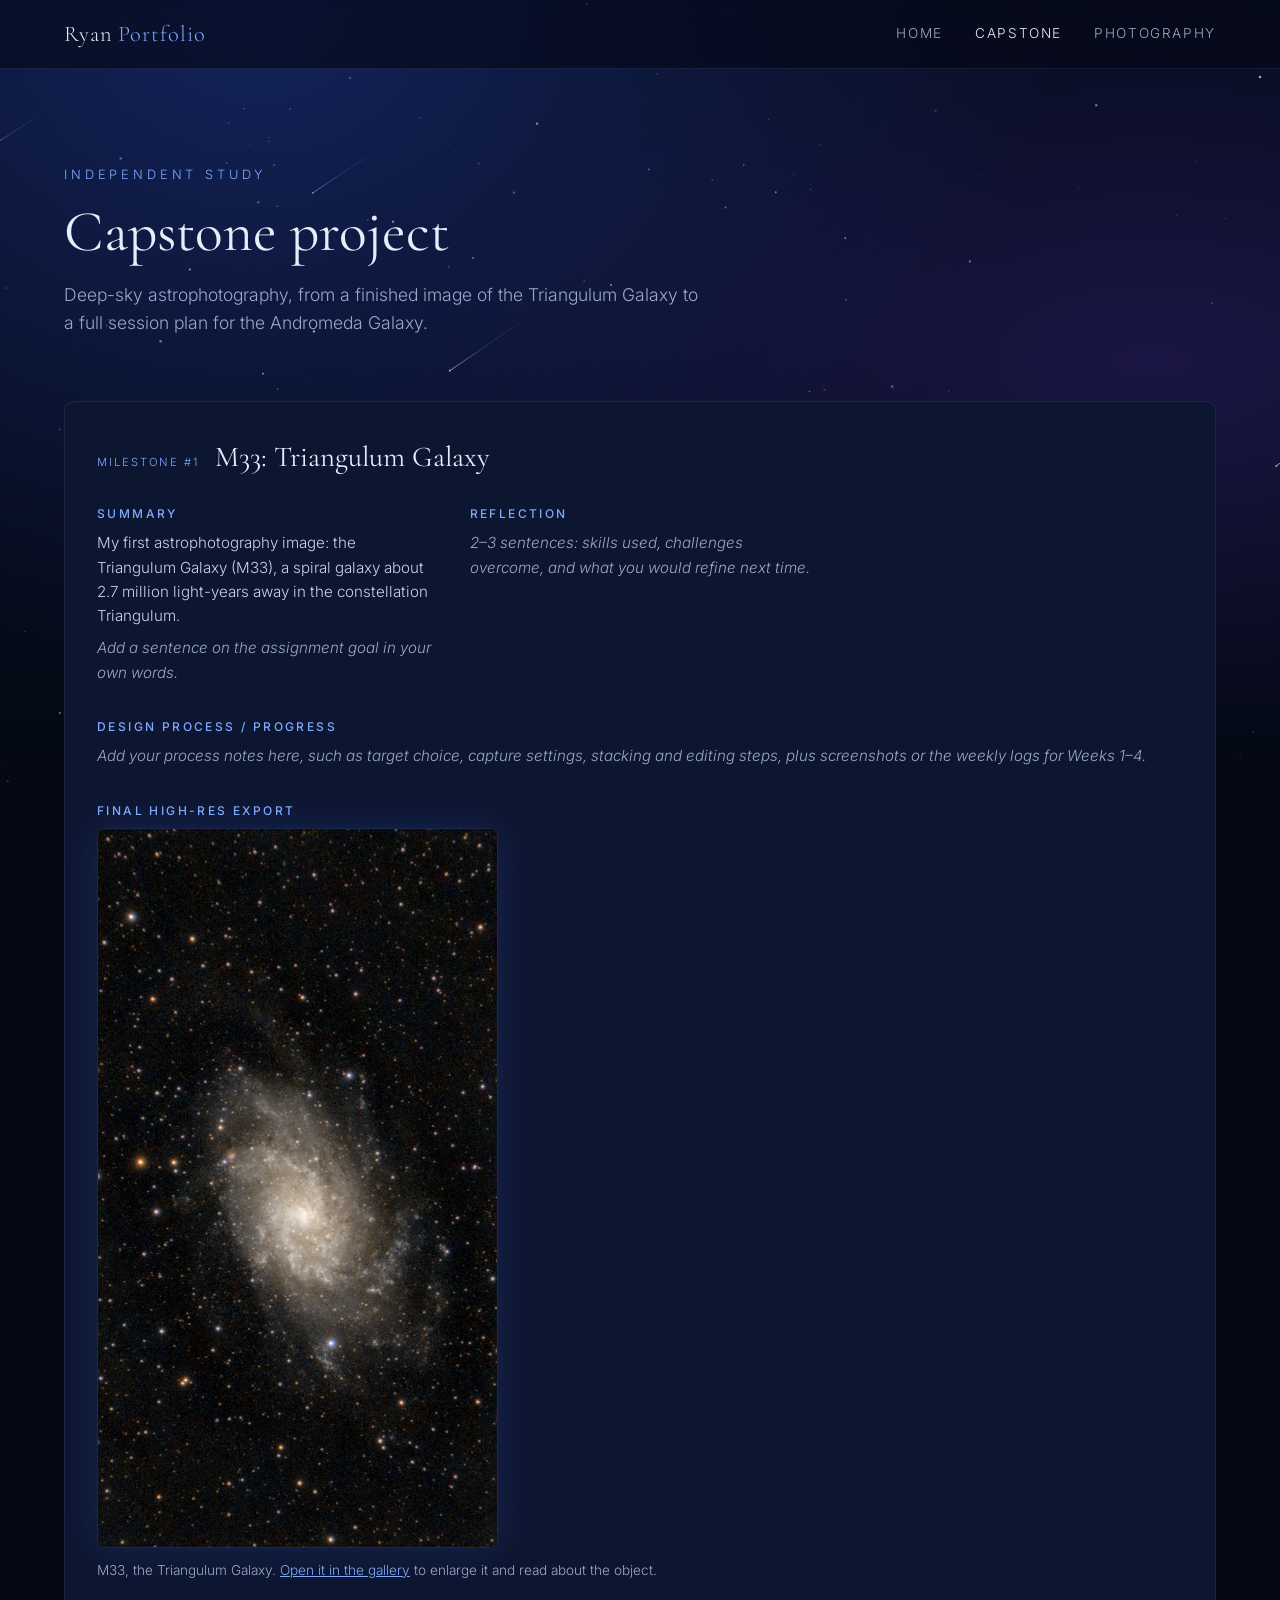
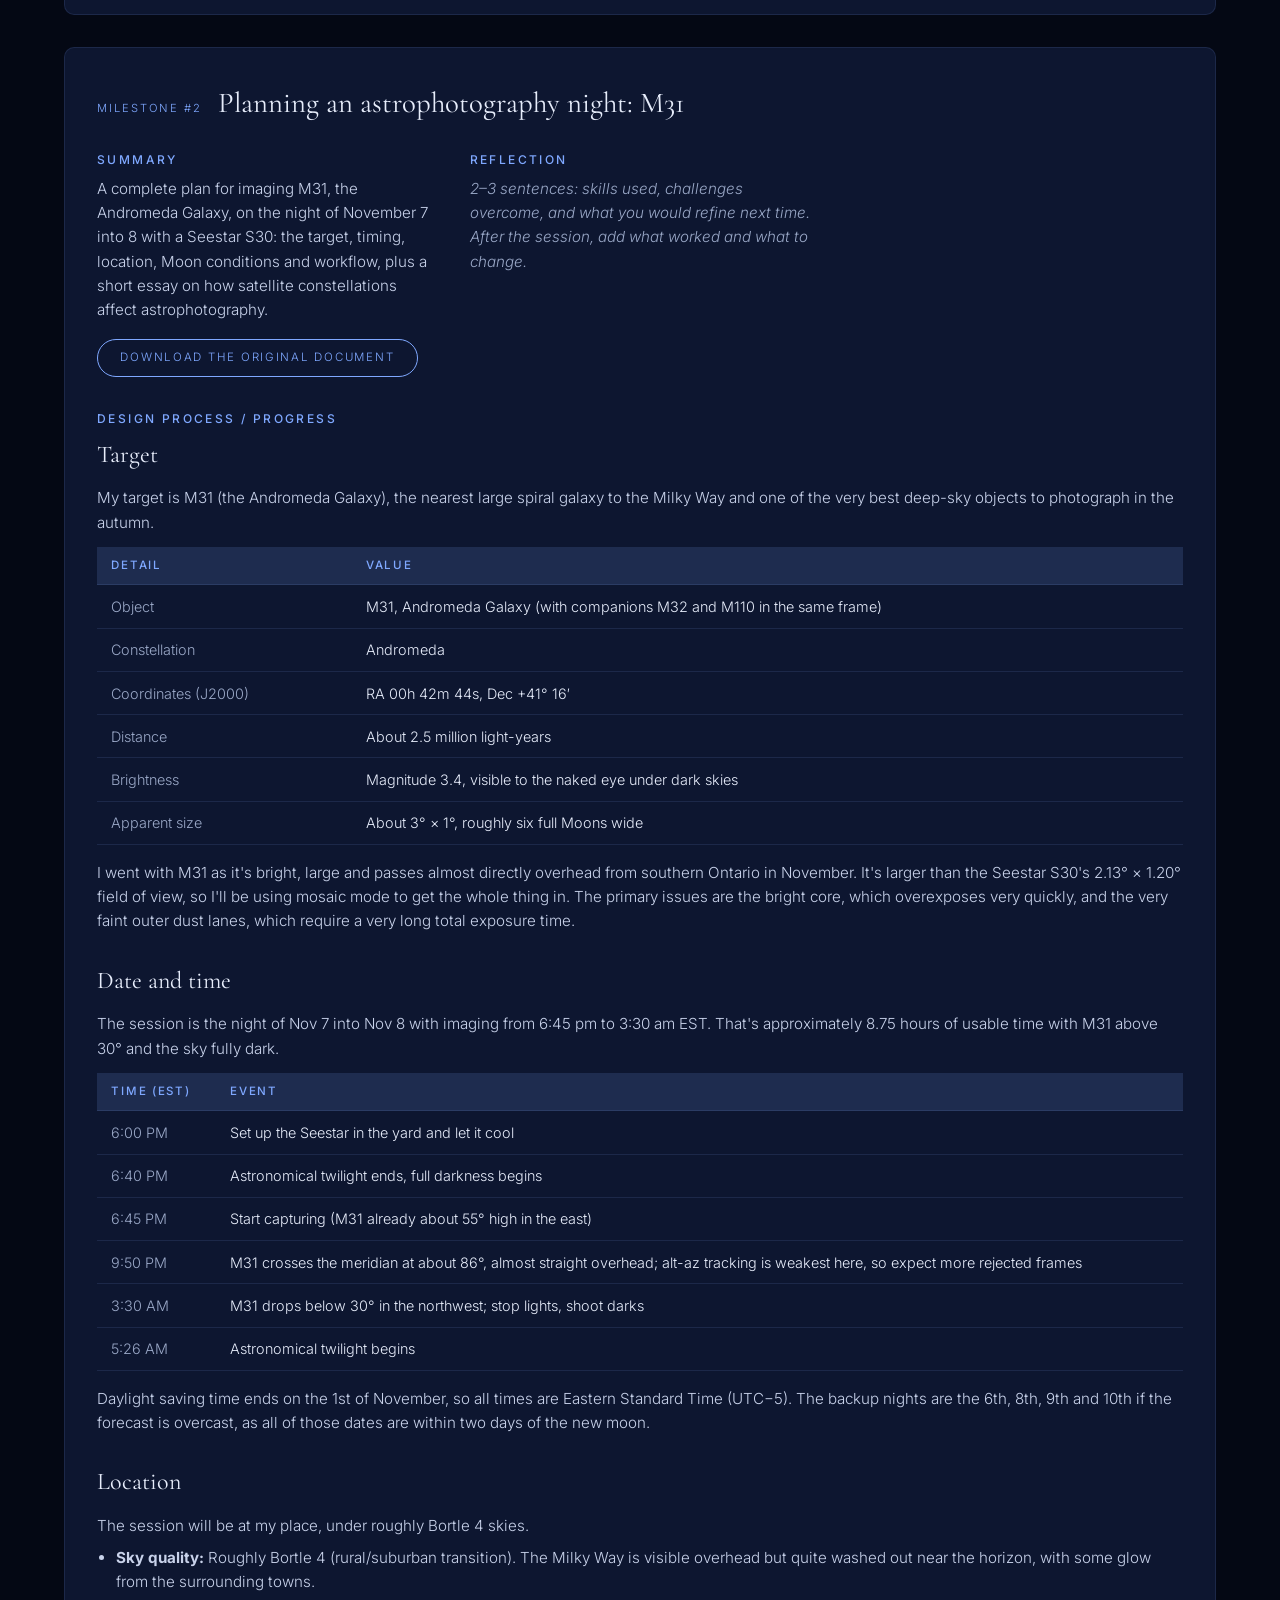
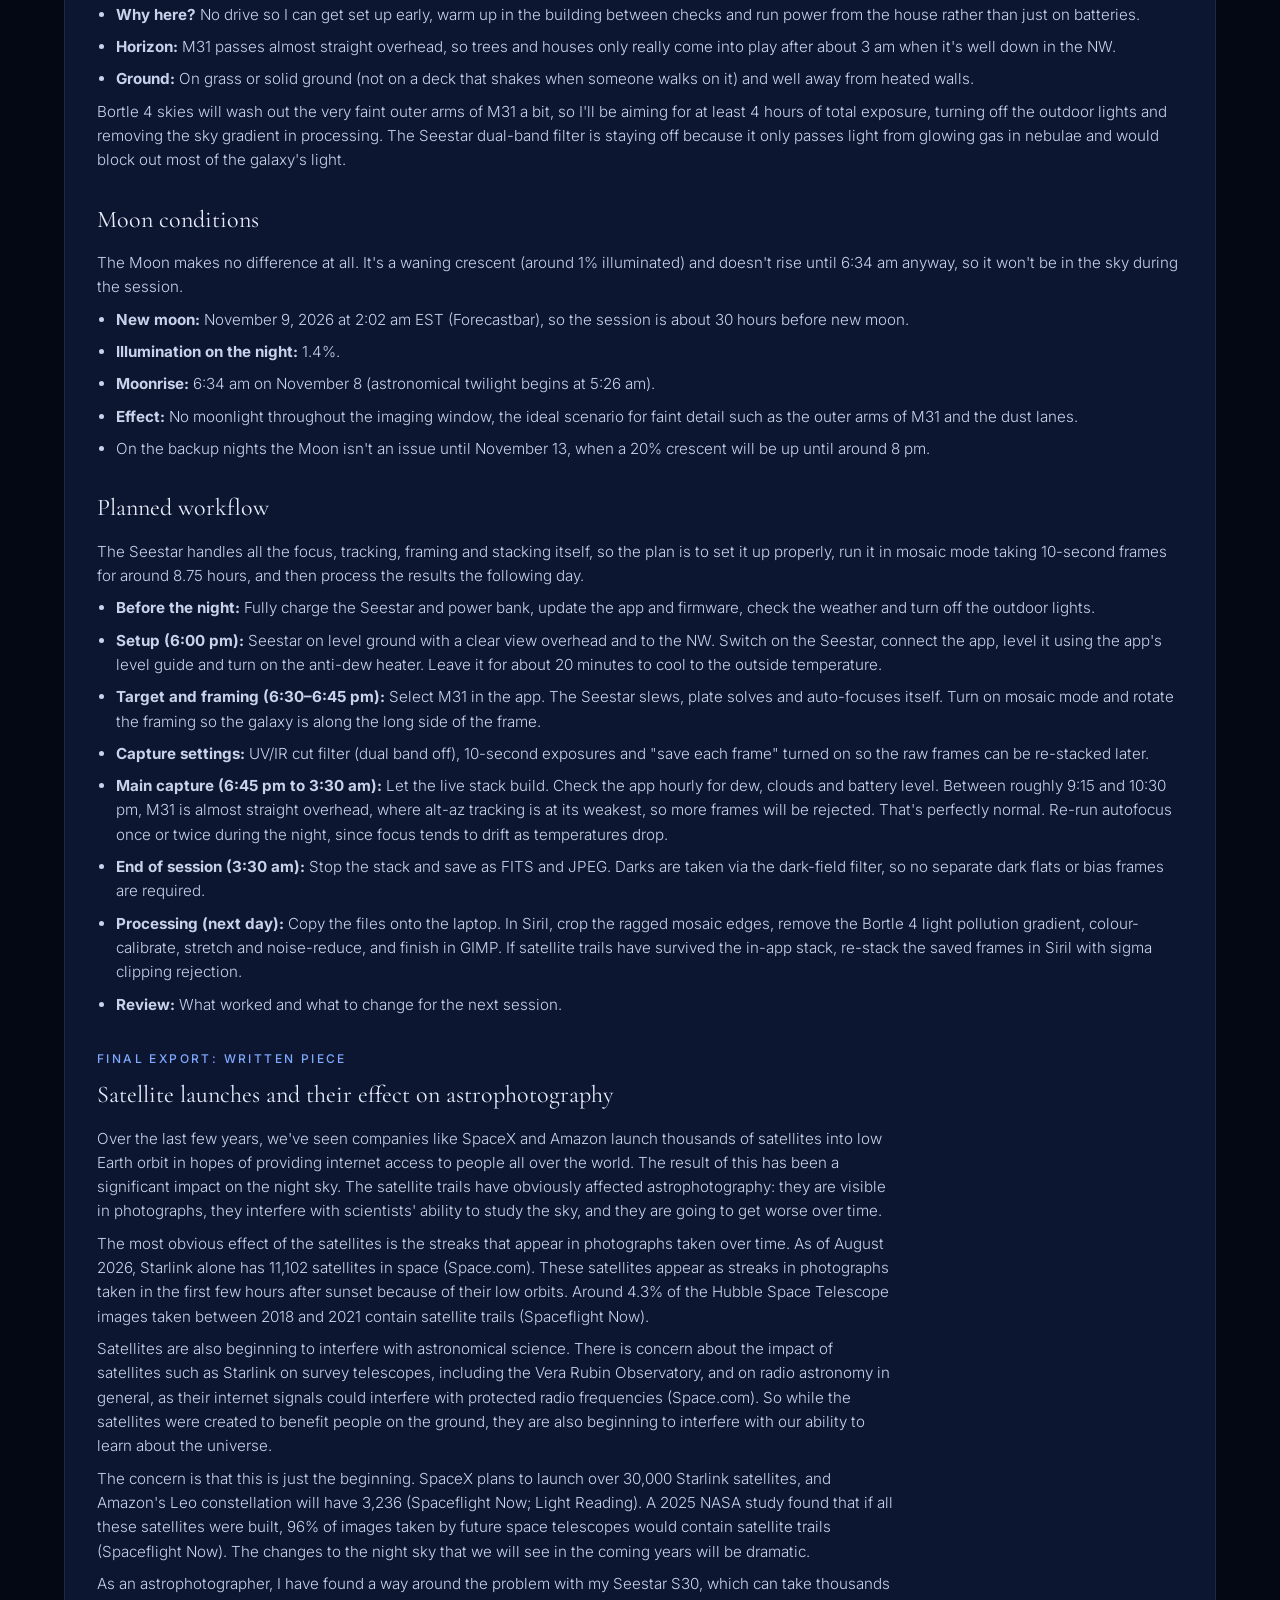
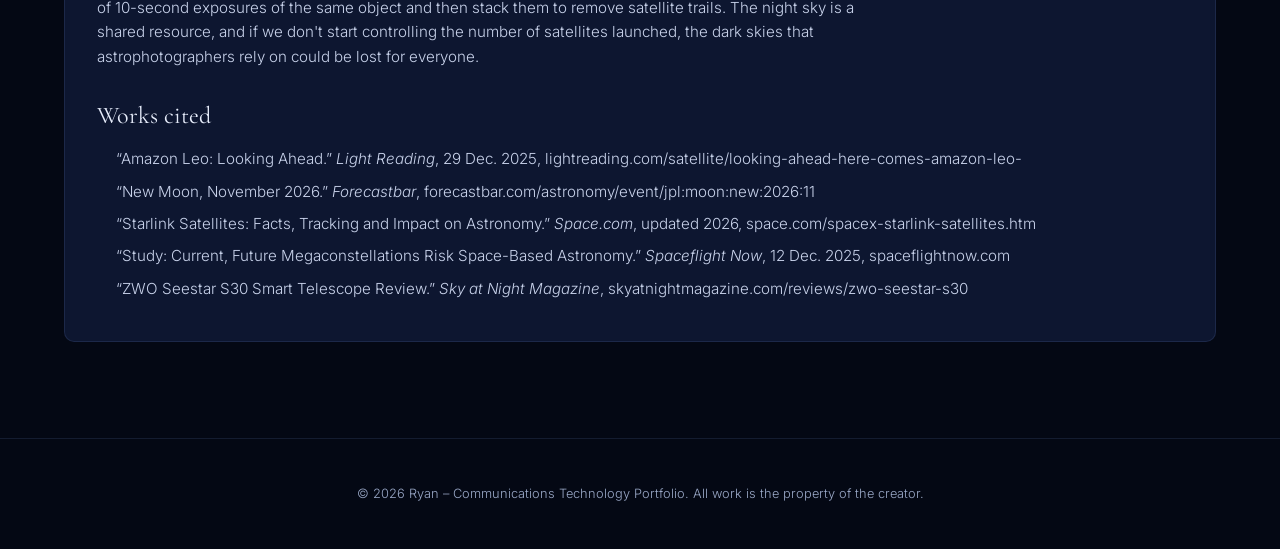
==== commit 878ce5e7: "Fix before/after sliders, increase meteor frequency, add cache-busting Co-Authored-By: Claude Sonnet" ====
--- a/capstone.html
+++ b/capstone.html
@@ -8,7 +8,7 @@
   <link rel="preconnect" href="https://fonts.googleapis.com">
   <link rel="preconnect" href="https://fonts.gstatic.com" crossorigin>
   <link href="https://fonts.googleapis.com/css2?family=Cormorant+Garamond:wght@400;500&family=Inter:wght@300;400;500&display=swap" rel="stylesheet">
-  <link rel="stylesheet" href="css/style.css">
+  <link rel="stylesheet" href="css/style.css?v=4">
 </head>
 <body>
   <canvas id="starfield" aria-hidden="true"></canvas>
@@ -158,8 +158,8 @@
     <p>&copy; <span id="year"></span> Ryan – Communications Technology Portfolio. All work is the property of the creator.</p>
   </footer>
 
-  <script src="js/portfolio.js"></script>
-  <script src="js/site.js"></script>
-  <script src="js/cursor.js"></script>
+  <script src="js/portfolio.js?v=4"></script>
+  <script src="js/site.js?v=4"></script>
+  <script src="js/cursor.js?v=4"></script>
 </body>
 </html>
--- a/css/style.css
+++ b/css/style.css
@@ -23,17 +23,25 @@
   scroll-behavior: smooth;
 }
 
+body::before {
+  content: "";
+  position: fixed;
+  inset: 0;
+  z-index: -2;
+  pointer-events: none;
+  background:
+    radial-gradient(ellipse at 20% 0%, #13235a 0%, transparent 55%),
+    radial-gradient(ellipse at 90% 40%, #1a1544 0%, transparent 50%),
+    linear-gradient(180deg, var(--bg) 0%, var(--bg-deep) 100%);
+}
+
 body {
   margin: 0;
   font-family: var(--sans);
   font-weight: 300;
   line-height: 1.6;
   color: var(--text);
-  background:
-    radial-gradient(ellipse at 20% 0%, #13235a 0%, transparent 55%),
-    radial-gradient(ellipse at 90% 40%, #1a1544 0%, transparent 50%),
-    linear-gradient(180deg, var(--bg) 0%, var(--bg-deep) 100%);
-  background-attachment: fixed;
+  background: transparent;
   min-height: 100vh;
 }
 
@@ -891,3 +899,120 @@
     letter-spacing: 0.08em;
   }
 }
+
+/* ---- Before / after comparison ---- */
+.compare {
+  --pos: 50%;
+  position: relative;
+  max-width: 560px;
+  aspect-ratio: 3 / 4;
+  margin: 1rem 0 0.5rem;
+  border-radius: 8px;
+  overflow: hidden;
+  border: 1px solid var(--border);
+  background: #000;
+  user-select: none;
+}
+
+.compare-img {
+  position: absolute;
+  inset: 0;
+  width: 100%;
+  height: 100%;
+  object-fit: cover;
+  display: block;
+}
+
+.compare-after {
+  position: absolute;
+  inset: 0;
+  clip-path: inset(0 0 0 var(--pos));
+}
+
+.compare-handle {
+  position: absolute;
+  top: 0;
+  bottom: 0;
+  left: var(--pos);
+  width: 2px;
+  background: #fff;
+  box-shadow: 0 0 12px rgba(127, 168, 255, 0.9);
+  transform: translateX(-1px);
+  pointer-events: none;
+}
+
+.compare-handle::after {
+  content: "\2194";
+  position: absolute;
+  top: 50%;
+  left: 50%;
+  width: 2.5rem;
+  height: 2.5rem;
+  transform: translate(-50%, -50%);
+  display: grid;
+  place-items: center;
+  border-radius: 50%;
+  background: rgba(7, 13, 31, 0.85);
+  border: 1px solid #fff;
+  color: #fff;
+}
+
+.compare-range {
+  position: absolute;
+  inset: 0;
+  width: 100%;
+  height: 100%;
+  margin: 0;
+  opacity: 0;
+  cursor: ew-resize;
+}
+
+.compare-label {
+  position: absolute;
+  top: 0.75rem;
+  padding: 0.2rem 0.7rem;
+  border-radius: 999px;
+  background: rgba(4, 8, 20, 0.7);
+  font-size: 0.7rem;
+  letter-spacing: 0.15em;
+  text-transform: uppercase;
+  pointer-events: none;
+}
+
+.compare-label.left { left: 0.75rem; }
+.compare-label.right { right: 0.75rem; }
+
+.compare.landscape {
+  max-width: 820px;
+  aspect-ratio: 3 / 2;
+}
+
+/* Before / after slider: drag anywhere on the image */
+.compare {
+  cursor: ew-resize;
+  touch-action: pan-y;
+}
+
+.compare-range {
+  pointer-events: none;
+}
+
+.compare-range:focus-visible ~ .compare-handle::after {
+  outline: 2px solid var(--accent);
+  outline-offset: 2px;
+}
+
+/* stop the browser's native image drag from cancelling the slider drag */
+.compare,
+.compare * {
+  -webkit-user-select: none;
+  user-select: none;
+}
+
+.compare img,
+.compare-after,
+.compare-label,
+.compare-handle {
+  pointer-events: none;
+  -webkit-user-drag: none;
+}
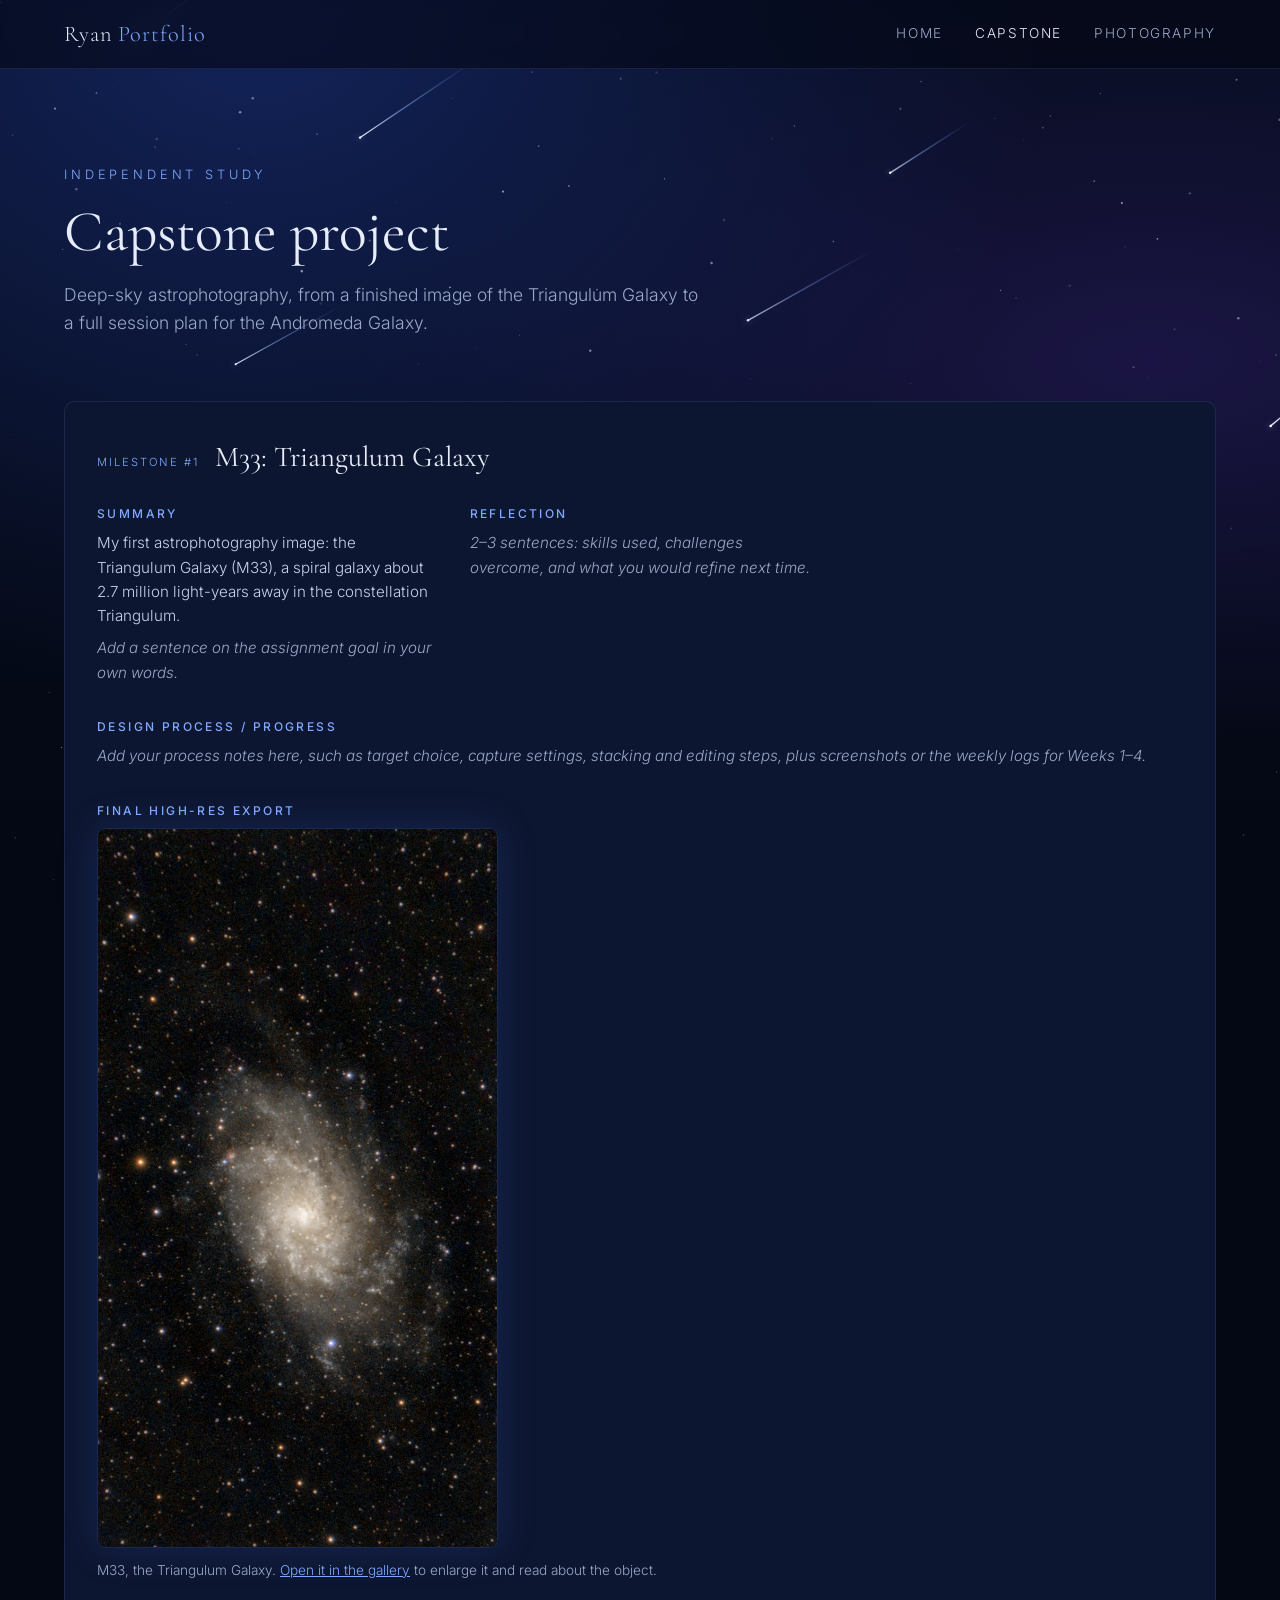
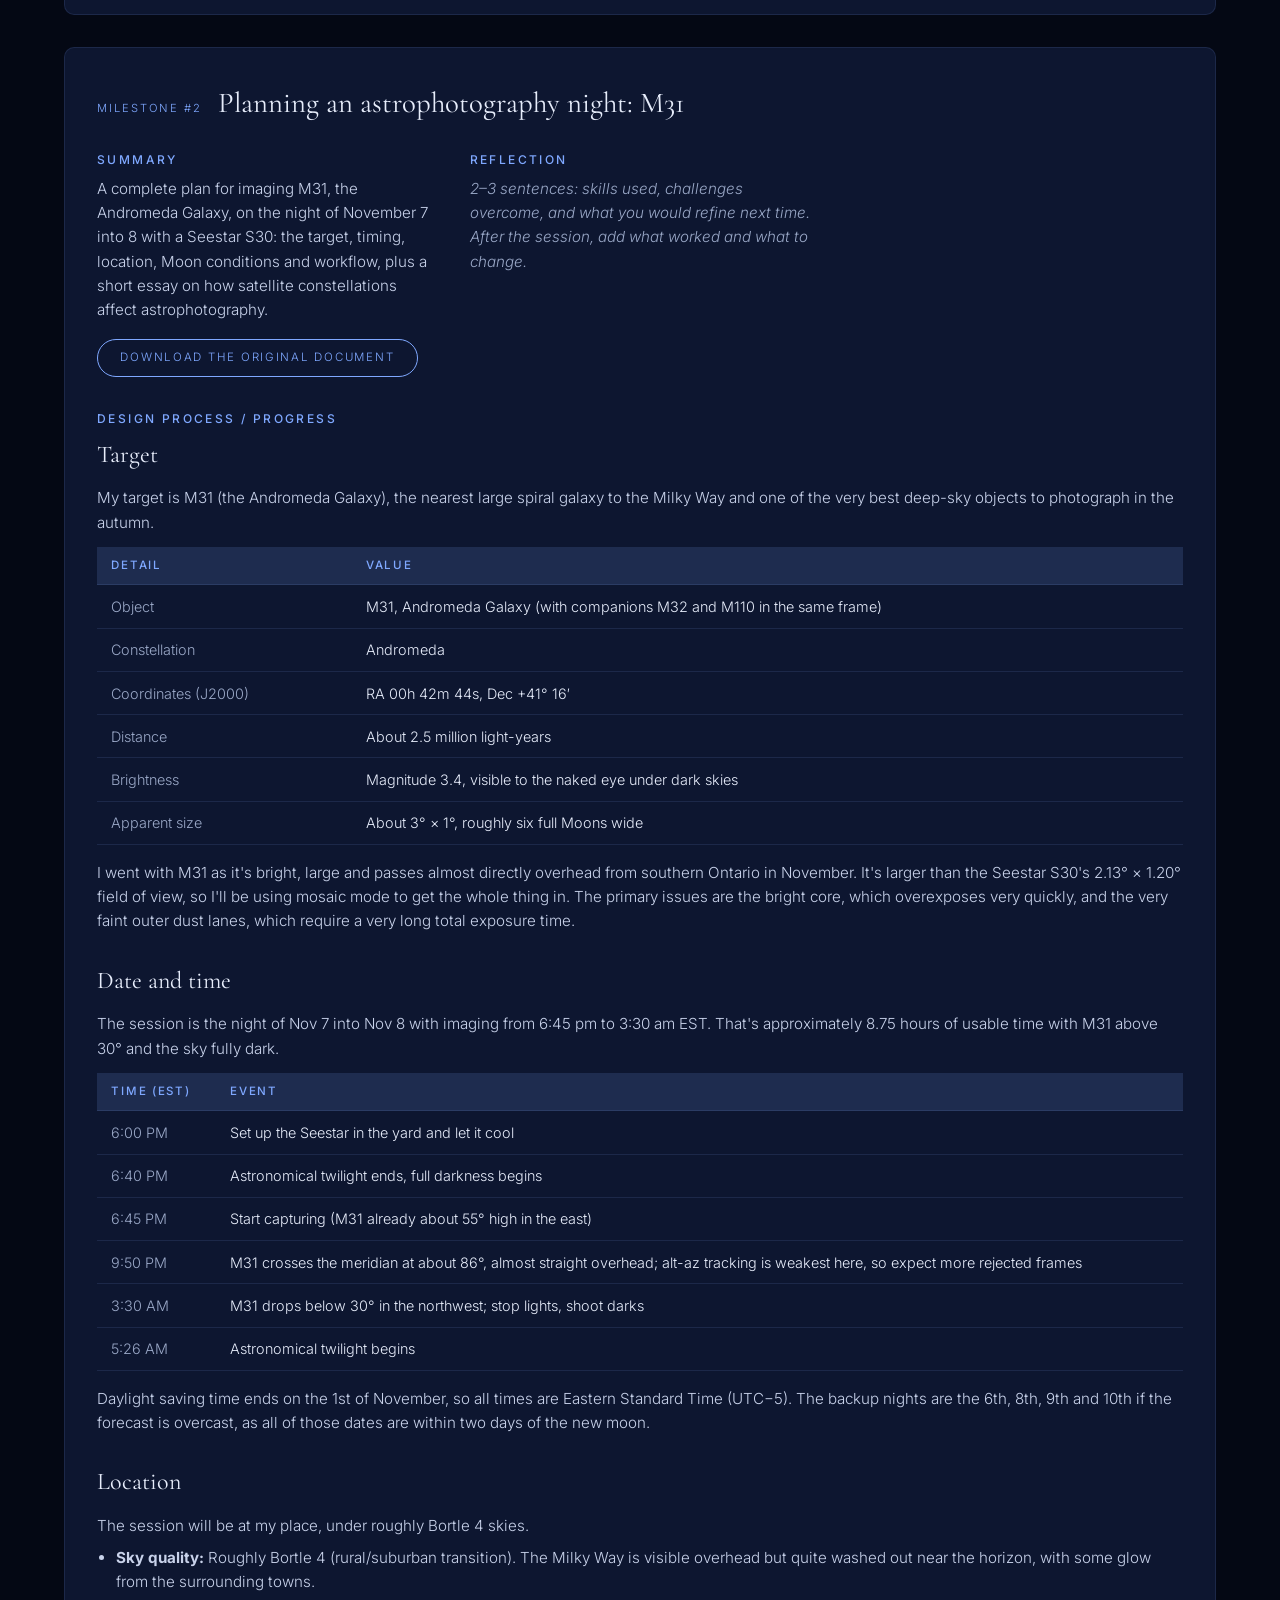
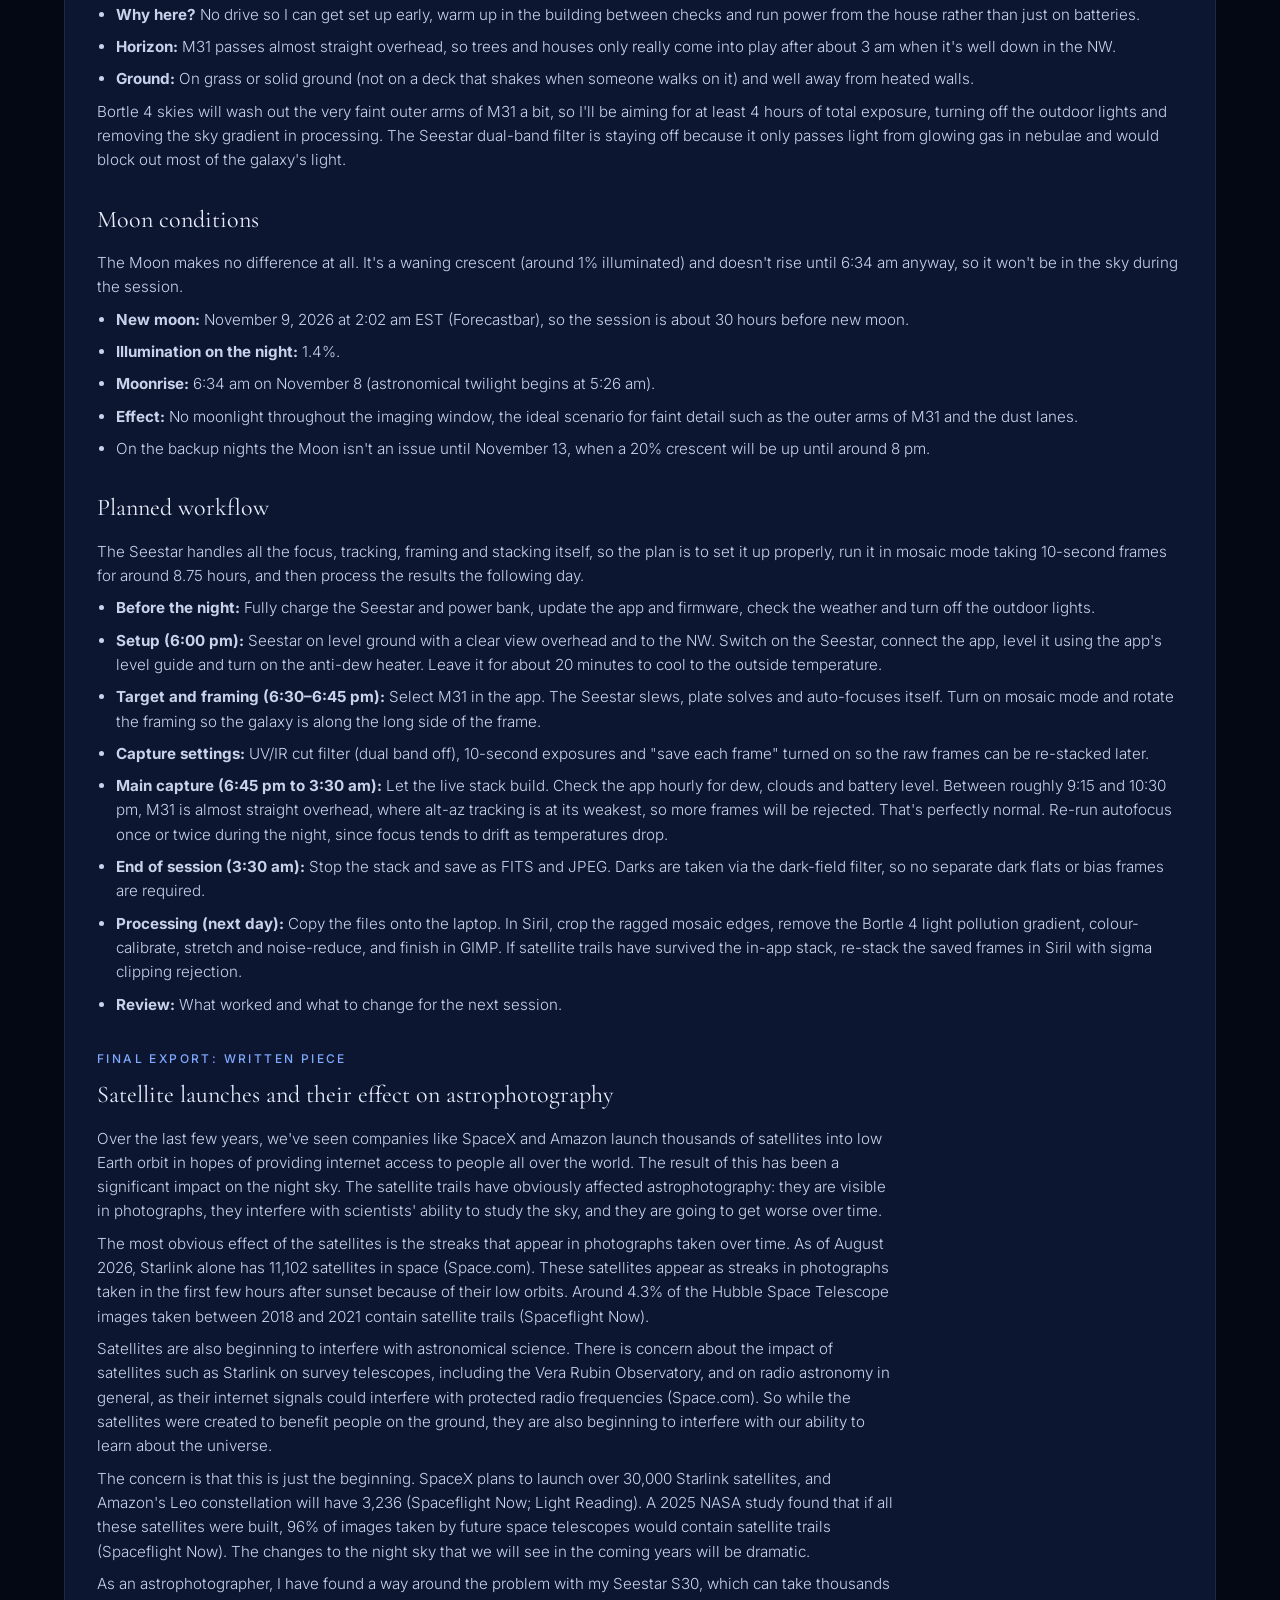
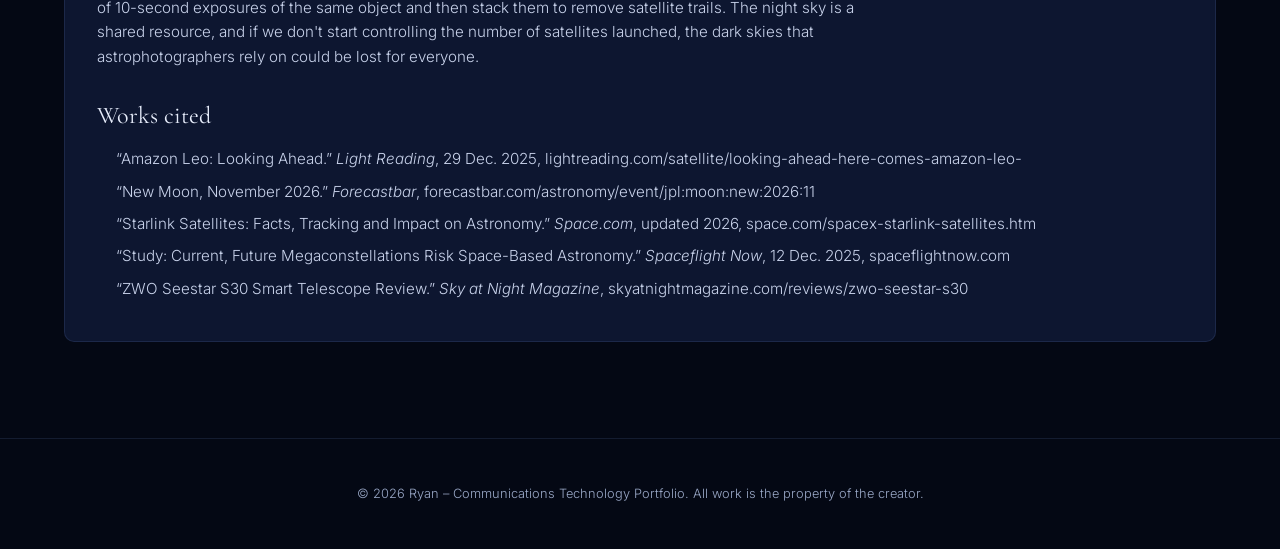
==== commit 24cecaf2: "Show meteors with reduce-motion on, lengthen meteor trails Co-Authored-By: Claude Sonnet 5.5 <norepl" ====
--- a/capstone.html
+++ b/capstone.html
@@ -8,7 +8,7 @@
   <link rel="preconnect" href="https://fonts.googleapis.com">
   <link rel="preconnect" href="https://fonts.gstatic.com" crossorigin>
   <link href="https://fonts.googleapis.com/css2?family=Cormorant+Garamond:wght@400;500&family=Inter:wght@300;400;500&display=swap" rel="stylesheet">
-  <link rel="stylesheet" href="css/style.css?v=4">
+  <link rel="stylesheet" href="css/style.css?v=5">
 </head>
 <body>
   <canvas id="starfield" aria-hidden="true"></canvas>
@@ -158,8 +158,8 @@
     <p>&copy; <span id="year"></span> Ryan – Communications Technology Portfolio. All work is the property of the creator.</p>
   </footer>
 
-  <script src="js/portfolio.js?v=4"></script>
-  <script src="js/site.js?v=4"></script>
-  <script src="js/cursor.js?v=4"></script>
+  <script src="js/portfolio.js?v=5"></script>
+  <script src="js/site.js?v=5"></script>
+  <script src="js/cursor.js?v=5"></script>
 </body>
 </html>
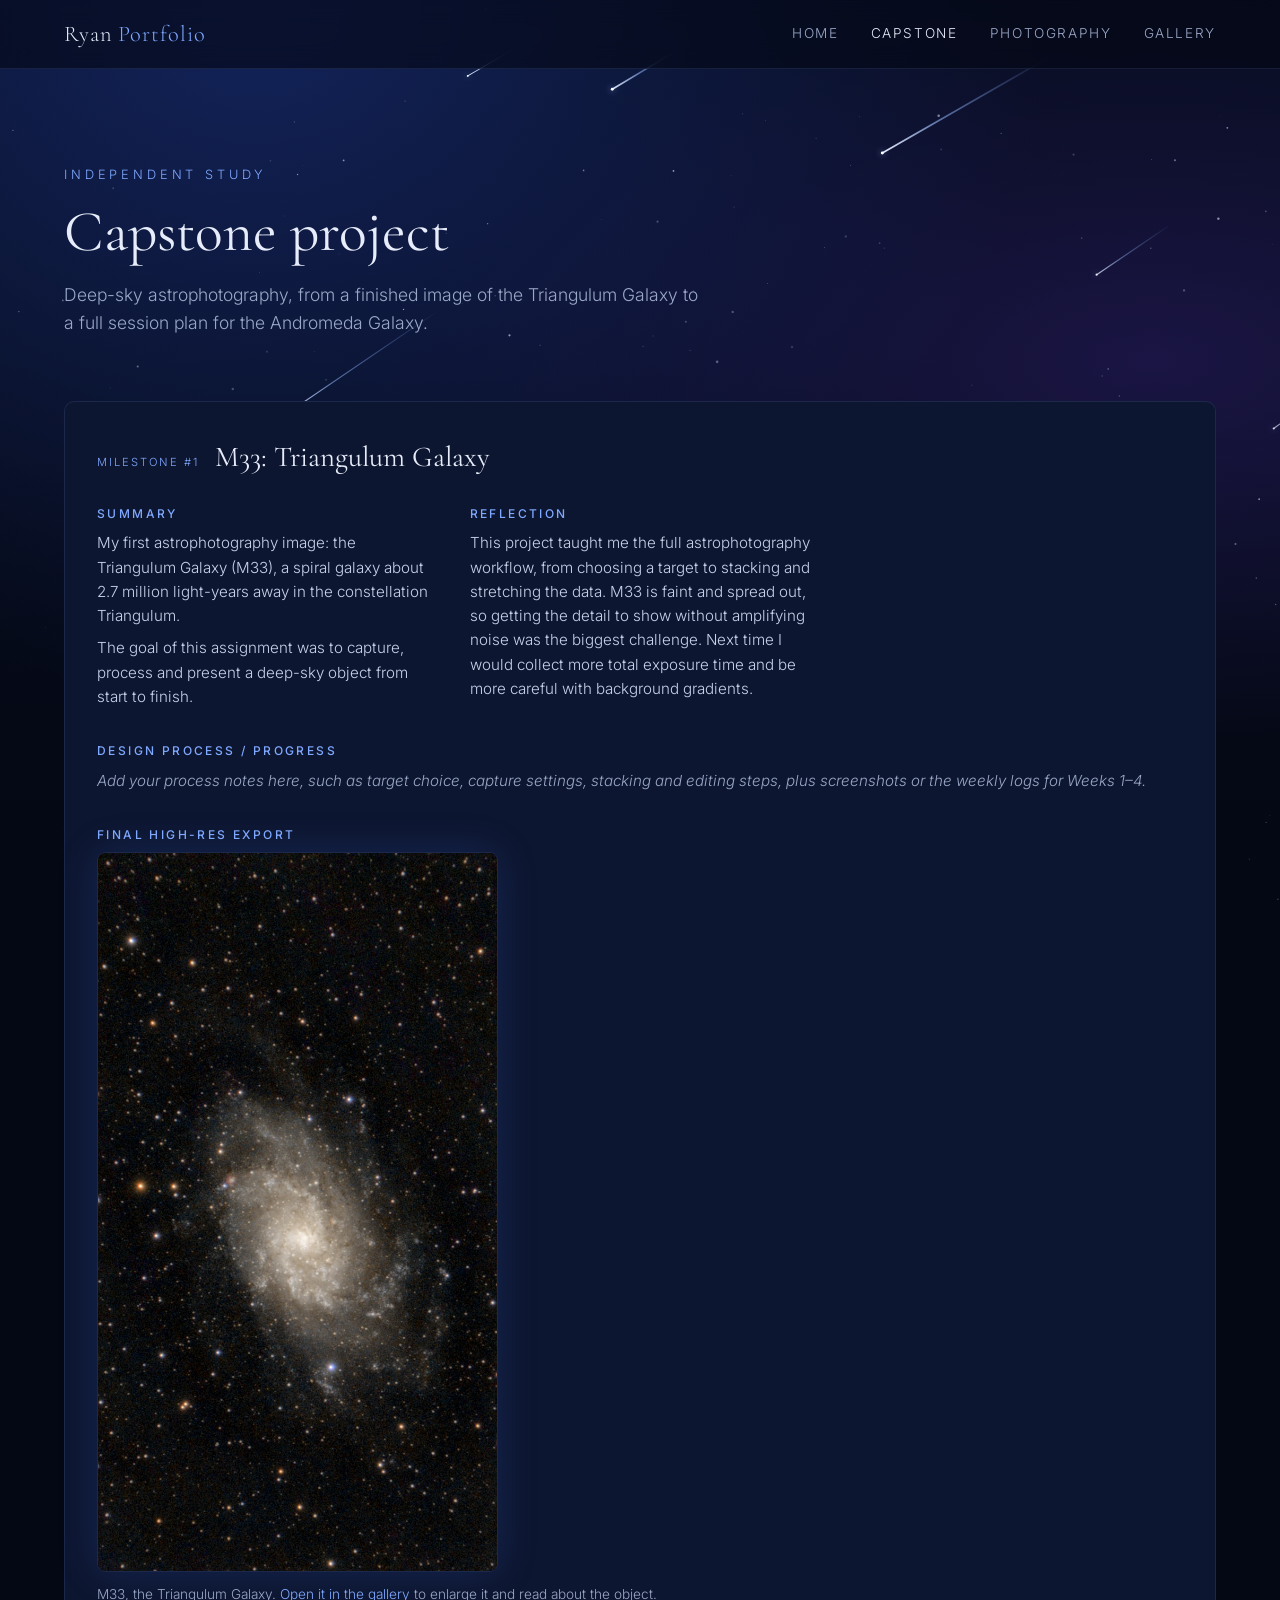
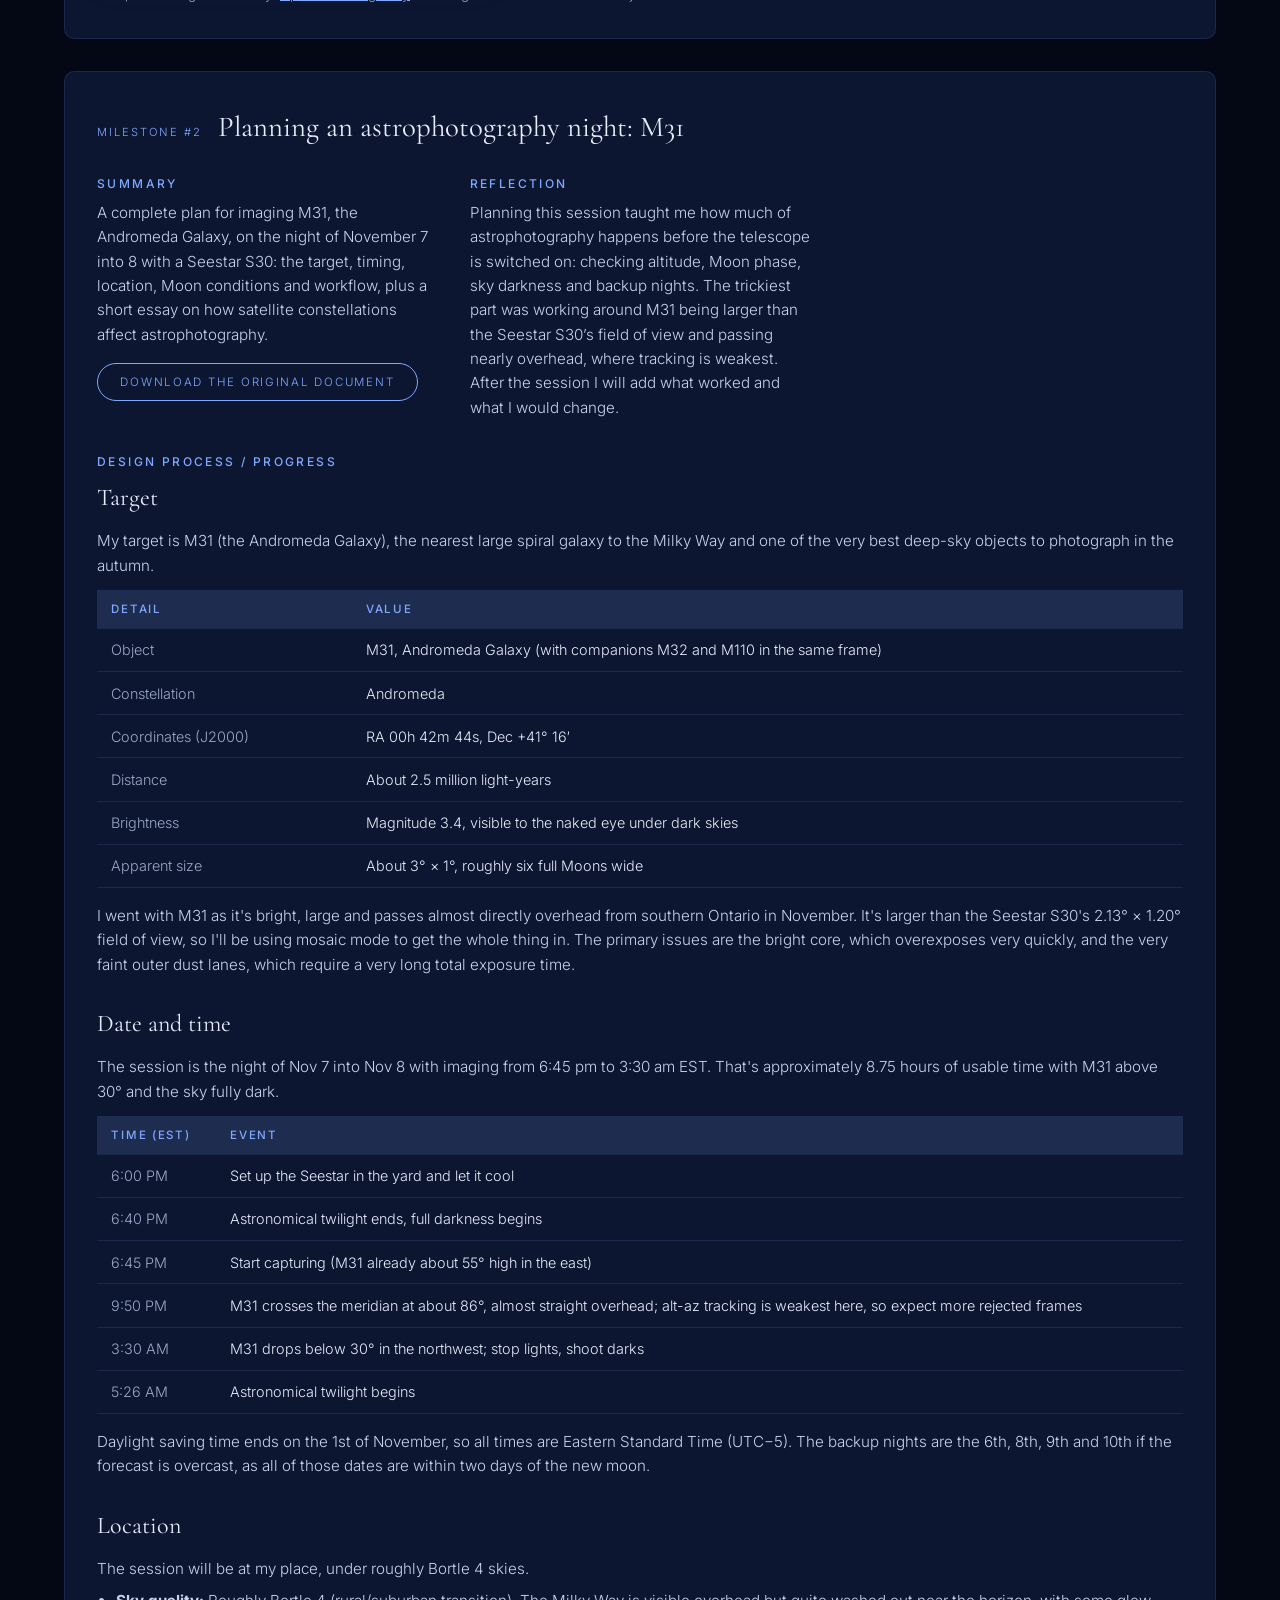
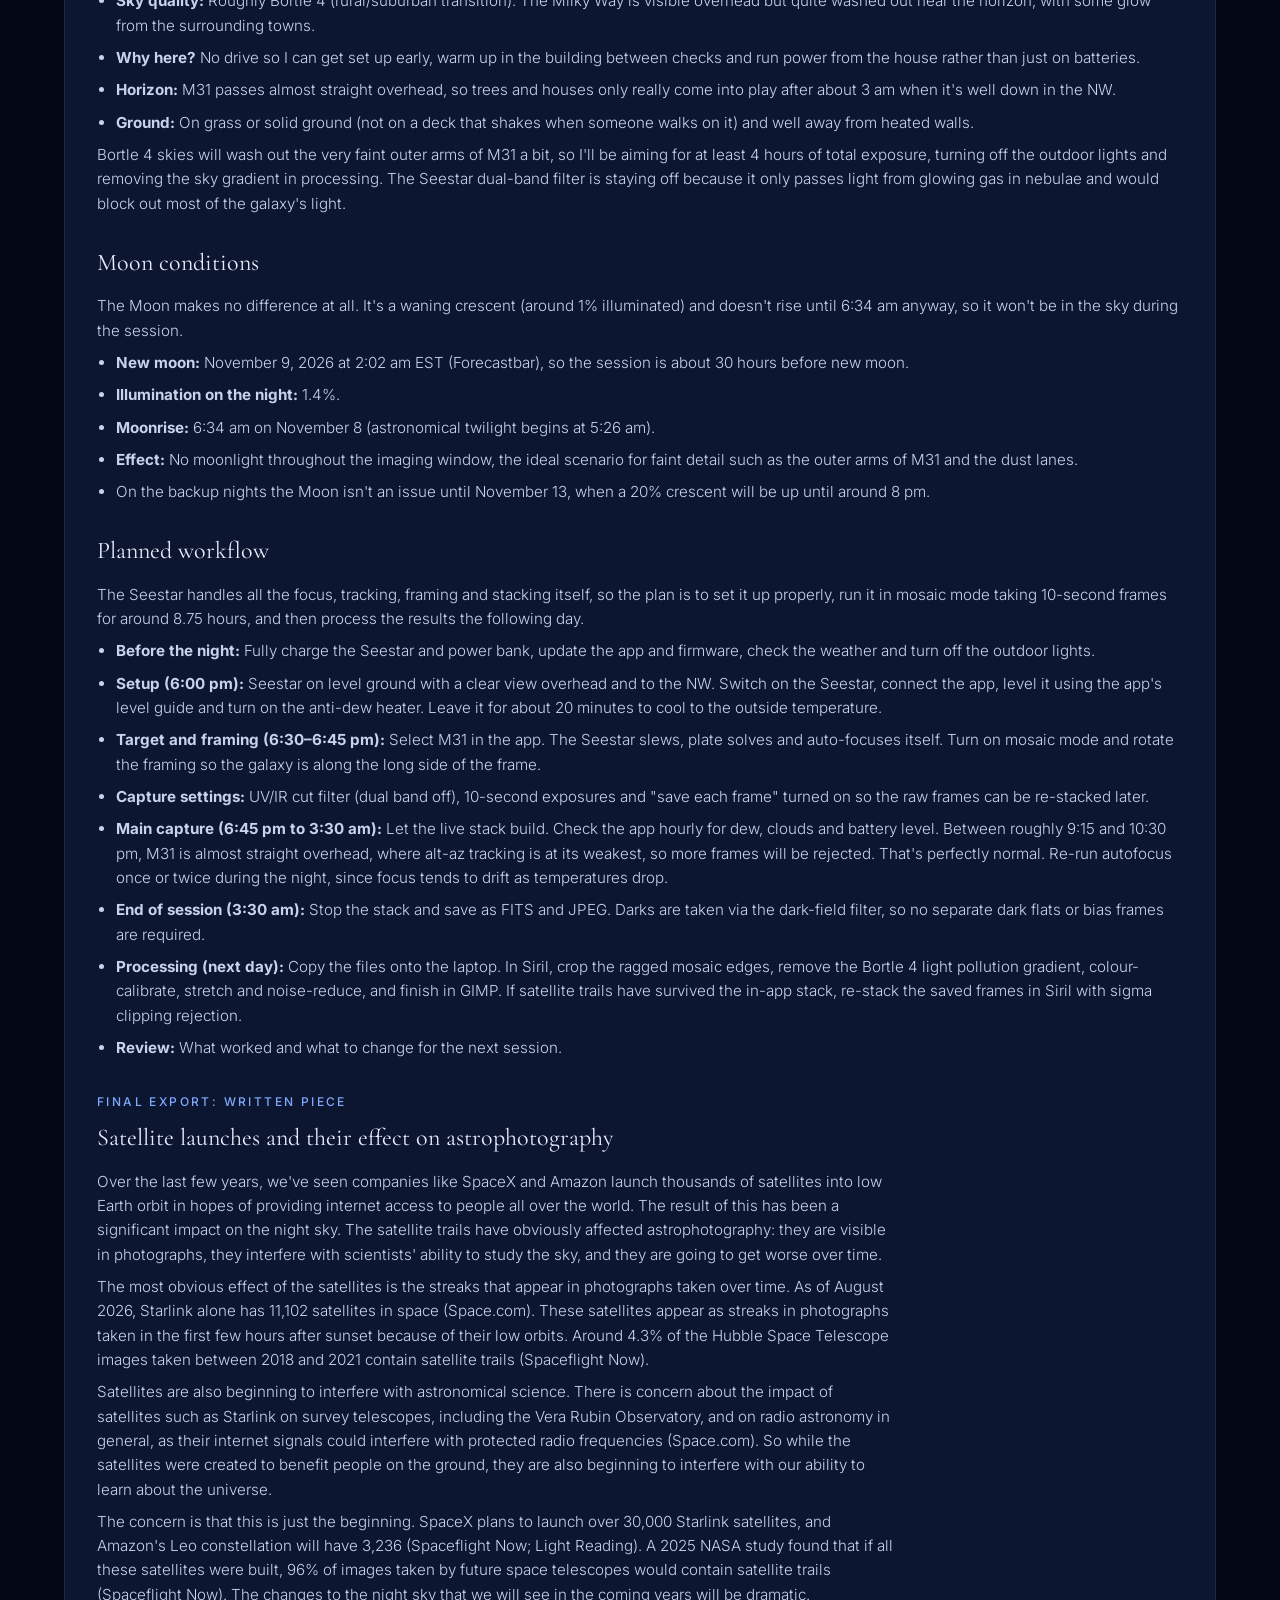
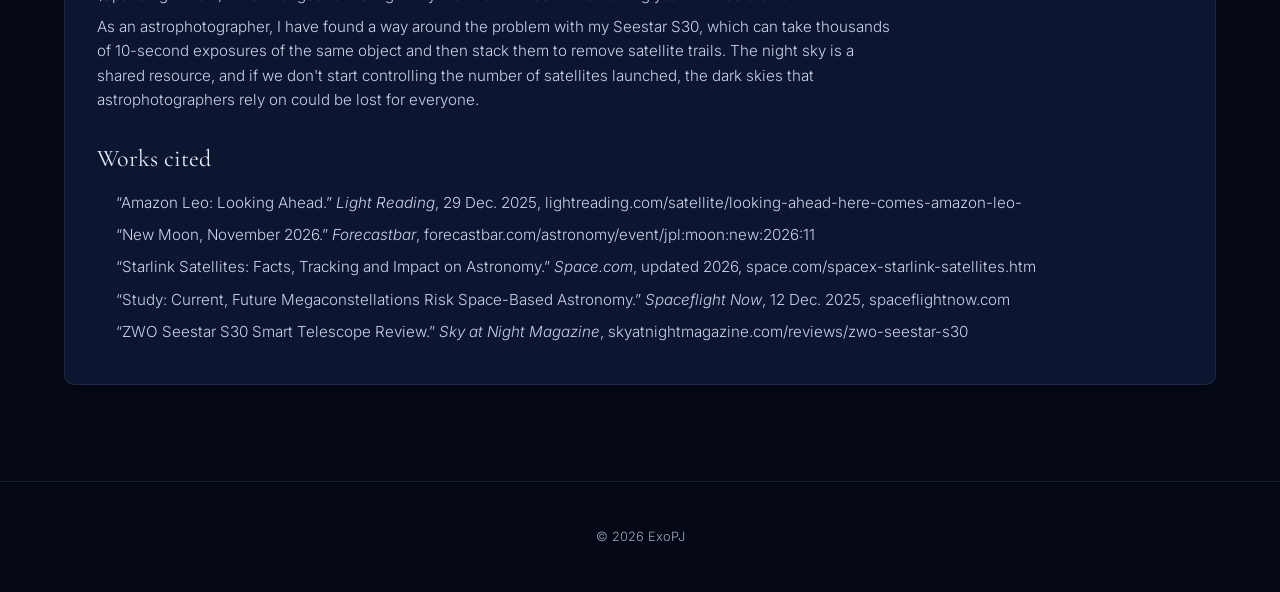
==== commit 0e216fad: "Move astrophotography gallery to its own page, add reflections and about text Co-Authored-By: Claude" ====
--- a/capstone.html
+++ b/capstone.html
@@ -20,6 +20,7 @@
         <li><a href="index.html">Home</a></li>
         <li><a href="capstone.html" class="current" aria-current="page">Capstone</a></li>
         <li><a href="photography.html">Photography</a></li>
+        <li><a href="gallery.html">Gallery</a></li>
       </ul>
     </nav>
   </header>
@@ -37,18 +38,18 @@
       <div class="ms-grid">
         <section class="ms-part"><h3>Summary</h3>
           <p>My first astrophotography image: the Triangulum Galaxy (M33), a spiral galaxy about 2.7 million light-years away in the constellation Triangulum.</p>
-          <p class="todo">Add a sentence on the assignment goal in your own words.</p>
+          <p>The goal of this assignment was to capture, process and present a deep-sky object from start to finish.</p>
         </section>
         <section class="ms-part"><h3>Reflection</h3>
-          <p class="todo">2&ndash;3 sentences: skills used, challenges overcome, and what you would refine next time.</p>
+          <p>This project taught me the full astrophotography workflow, from choosing a target to stacking and stretching the data. M33 is faint and spread out, so getting the detail to show without amplifying noise was the biggest challenge. Next time I would collect more total exposure time and be more careful with background gradients.</p>
         </section>
         <section class="ms-part wide"><h3>Design process / progress</h3>
           <p class="todo">Add your process notes here, such as target choice, capture settings, stacking and editing steps, plus screenshots or the weekly logs for Weeks 1&ndash;4.</p>
         </section>
         <section class="ms-part wide"><h3>Final high-res export</h3>
           <figure class="ms-figure">
-            <a href="photography.html#gallery"><img src="images/m33.webp" alt="Triangulum Galaxy (M33)" loading="lazy"></a>
-            <figcaption>M33, the Triangulum Galaxy. <a href="photography.html#gallery">Open it in the gallery</a> to enlarge it and read about the object.</figcaption>
+            <a href="gallery.html"><img src="images/m33.webp" alt="Triangulum Galaxy (M33)" loading="lazy"></a>
+            <figcaption>M33, the Triangulum Galaxy. <a href="gallery.html">Open it in the gallery</a> to enlarge it and read about the object.</figcaption>
           </figure>
         </section>
       </div>
@@ -62,7 +63,7 @@
           <p><a class="btn small" href="files/Planning_an_Astrophotography_Night.docx" download>Download the original document</a></p>
         </section>
         <section class="ms-part"><h3>Reflection</h3>
-          <p class="todo">2&ndash;3 sentences: skills used, challenges overcome, and what you would refine next time. After the session, add what worked and what to change.</p>
+          <p>Planning this session taught me how much of astrophotography happens before the telescope is switched on: checking altitude, Moon phase, sky darkness and backup nights. The trickiest part was working around M31 being larger than the Seestar S30&rsquo;s field of view and passing nearly overhead, where tracking is weakest. After the session I will add what worked and what I would change.</p>
         </section>
 
         <section class="ms-part wide"><h3>Design process / progress</h3>
@@ -155,7 +156,7 @@
   </main>
 
   <footer class="site-footer">
-    <p>&copy; <span id="year"></span> Ryan – Communications Technology Portfolio. All work is the property of the creator.</p>
+    <p>&copy; <span id="year"></span> ExoPJ</p>
   </footer>
 
   <script src="js/portfolio.js?v=5"></script>
